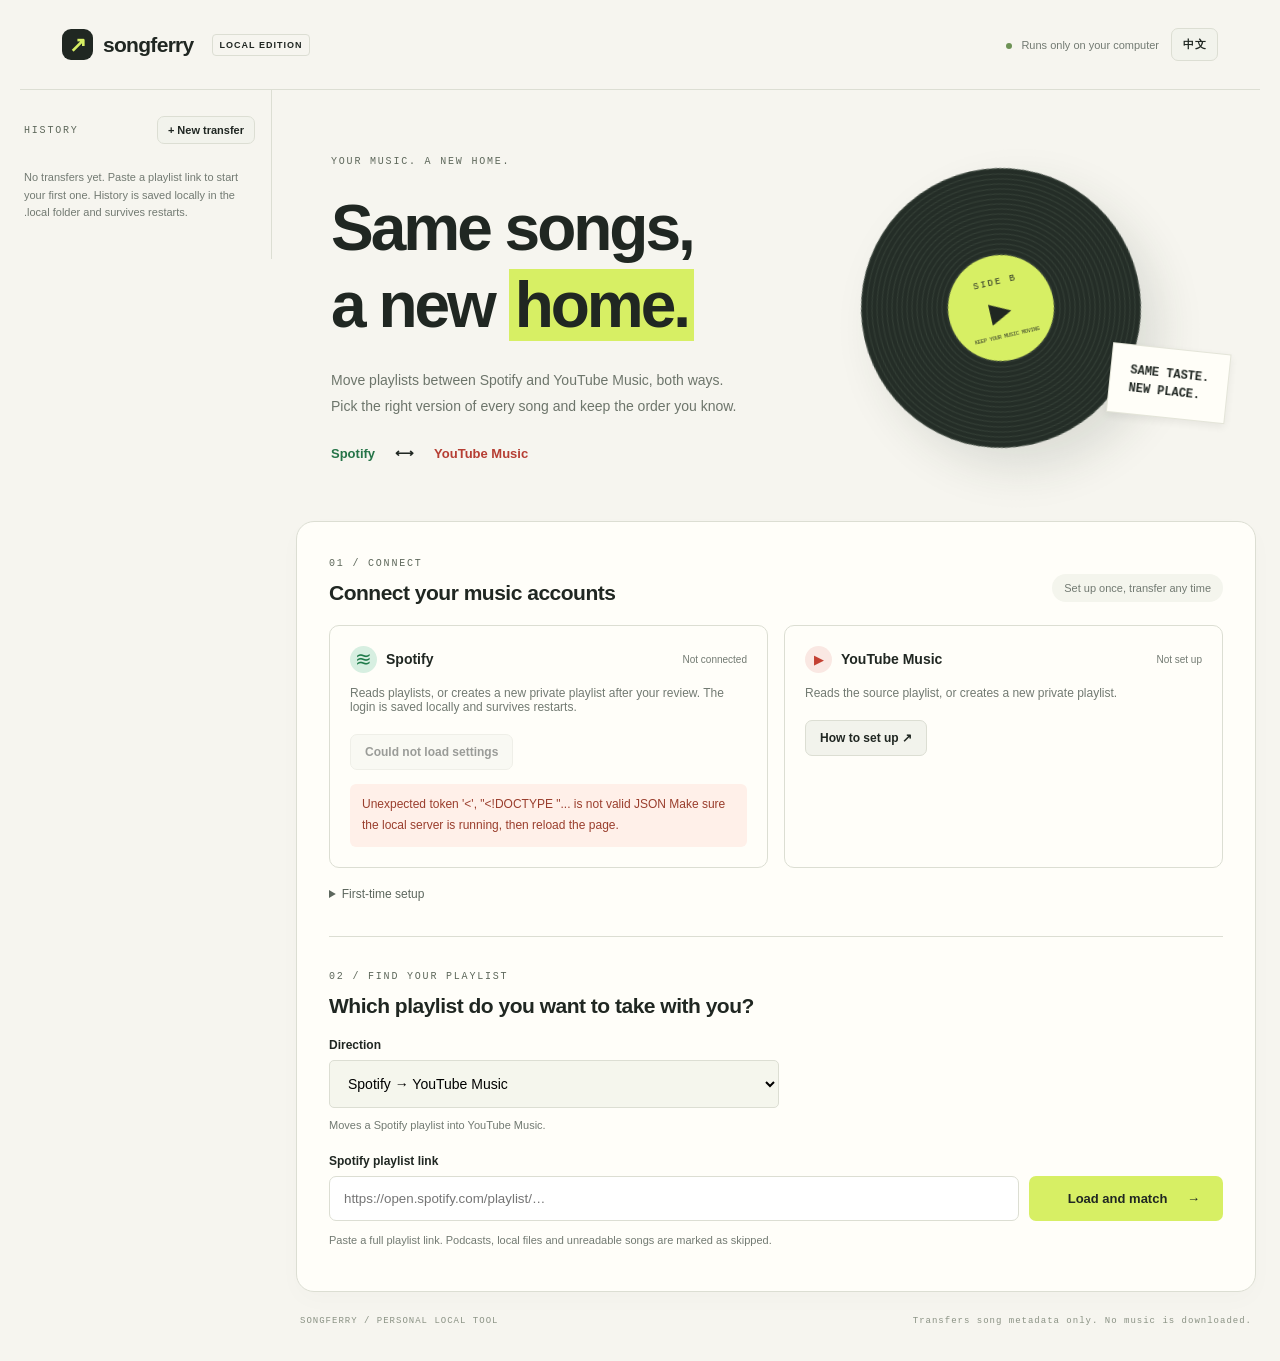
==== index.html @ 625eb20d "Songferry: local playlist transfer between Spotify and YouTube Music Review-before-write playlist tr" ====
<!doctype html>
<html lang="zh-Hant"><head><meta charset="utf-8"><meta name="viewport" content="width=device-width,initial-scale=1"><title data-i18n>Songferry · 把喜歡的歌帶走</title><link rel="icon" type="image/svg+xml" href="/favicon.svg"><link rel="stylesheet" href="/style.css"><script defer src="/app.js"></script></head>
<body><header><a href="/" class="brand"><span class="brand-icon">↗</span> songferry<span class="tag">LOCAL EDITION</span></a><span class="header-right"><span class="local"><i></i> <span data-i18n>僅在你的電腦執行</span></span><button id="lang-toggle" class="secondary" type="button" aria-label="Switch language">EN</button><button id="history-toggle" class="secondary" type="button" aria-controls="history" aria-expanded="false" data-i18n>比對紀錄</button></span></header>
<div class="layout"><aside id="history" aria-label="比對紀錄" data-i18n-attr="aria-label"><div class="history-head"><span class="eyebrow" data-i18n>HISTORY / 比對紀錄</span><button id="new-job" class="secondary" type="button" data-i18n>＋ 新比對</button></div><ul id="history-list"></ul><p id="history-empty" class="hint" data-i18n>還沒有比對紀錄。貼上歌單連結開始第一次比對。紀錄保存在本機 .local 資料夾，重啟後仍可查看。</p></aside>
<main><section class="hero"><div><div class="eyebrow">YOUR MUSIC. A NEW HOME.</div><h1><span data-i18n>換個地方，</span><br><span data-i18n>繼續</span><span class="hl" data-i18n>喜歡。</span></h1><p class="intro"><span data-i18n>Spotify 與 YouTube Music 歌單雙向轉移。</span><br><span data-i18n>逐首找對版本，保留你熟悉的順序。</span></p><div class="services"><span class="spotify">Spotify</span><span>⟷</span><span class="youtube">YouTube Music</span></div></div><div class="record" aria-hidden="true"><div class="record-label">SIDE B<br><strong>▶</strong><small>KEEP YOUR MUSIC MOVING</small></div><span class="record-note">SAME TASTE.<br>NEW PLACE.</span></div></section>
<section class="workspace"><div class="section-head"><div><span class="eyebrow">01 / CONNECT</span><h2 data-i18n>先連接你的音樂帳號</h2></div><span class="badge" data-i18n>一次設定，之後輕鬆轉移</span></div><div class="accounts"><article><div class="account-title"><span class="service-icon spotify-icon">≋</span><h3>Spotify</h3><span id="sp-status" class="status" data-i18n>尚未連接</span></div><p data-i18n>讀取歌單，或確認後建立新的私人歌單。登入會保存在本機，重啟後仍有效。</p><div class="button-row"><button id="login" class="secondary" disabled data-i18n>正在確認設定…</button><button id="logout" class="link-button" type="button" hidden data-i18n>登出 Spotify</button></div><p id="spotify-message" class="account-message" role="status" aria-live="polite" hidden></p></article><article><div class="account-title"><span class="service-icon yt-icon">▶</span><h3>YouTube Music</h3><span id="yt-status" class="status" data-i18n>尚未設定</span></div><p data-i18n>讀取來源歌單，或建立新的私人歌單。</p><button id="setup-button" class="secondary" data-i18n>查看設定方式 ↗</button></article></div>
<details id="setup"><summary data-i18n>首次使用設定</summary><div class="setup-grid"><div><h3>1. Spotify Client ID</h3><p><span data-i18n>在</span> <a href="https://developer.spotify.com/dashboard" target="_blank" rel="noreferrer">Spotify Developer Dashboard</a> <span data-i18n>建立 App，將 Redirect URI 設為：</span></p><code>http://127.0.0.1:8876/callback</code><p data-i18n>開發者需有 Premium；請把登入帳號加入 App 的測試使用者。新 App 僅能讀取自己擁有或共同編輯的歌單。</p><form id="spotify-config-form" novalidate><label for="client-id" data-i18n>Client ID（不是 Client Secret）</label><div class="input-row"><input id="client-id" autocomplete="off" autocapitalize="off" spellcheck="false" aria-describedby="spotify-setup-message" placeholder="貼上 32 位 Client ID" data-i18n-attr="placeholder"><button id="save-config" class="secondary" type="submit" disabled data-i18n>儲存並登入 Spotify ↗</button></div><p id="spotify-setup-message" role="status" aria-live="polite" data-i18n>先在 Spotify Developer Dashboard 建立 App，再將 Client ID 貼到這裡。</p></form></div><div><h3 data-i18n>2. YouTube Music 登入設定</h3><p><span data-i18n>在 Chrome 登入</span> <a href="https://music.youtube.com" target="_blank" rel="noreferrer">YouTube Music</a><span data-i18n>，按 ⌘⌥I 打開開發者工具，切到 Network 並篩選</span> <code>browse</code><span data-i18n>，再點 YouTube Music 的「音樂庫」。</span></p><p><span data-i18n>右鍵點</span> <code>browse</code> <span data-i18n>請求 → Copy →</span> <strong>Copy as fetch (Node.js)</strong><span data-i18n>。回到專案資料夾，雙擊：</span></p><code>連接YouTubeMusic.command</code><p data-i18n>設定程式會讀取剪貼簿、驗證登入並保存到本機。顯示成功後重新整理此頁。請勿把複製的內容貼到聊天或分享給他人。</p><p><a href="https://ytmusicapi.readthedocs.io/en/stable/setup/browser.html" target="_blank" rel="noreferrer" data-i18n>查看設定教學 ↗</a> <span data-i18n>· 完成後重新整理此頁。</span></p><small data-i18n>使用非 Google 官方的 ytmusicapi；服務變更時可能需更新套件或重新登入。</small></div></div></details>
<div class="transfer"><span class="eyebrow">02 / FIND YOUR PLAYLIST</span><h2 data-i18n>想帶走哪一份歌單？</h2><label for="direction" data-i18n>轉換方向</label><select id="direction"><option value="spotify-to-youtube">Spotify → YouTube Music</option><option value="youtube-to-spotify">YouTube Music → Spotify</option></select><p id="direction-hint" class="hint"></p><label for="playlist-url" id="source-label" data-i18n>Spotify 歌單連結</label><form id="import-form" class="input-row"><input id="playlist-url" type="url" required placeholder="https://open.spotify.com/playlist/…"><button id="import-button" class="primary" type="submit"><span data-i18n>讀取並比對</span> <span>→</span></button></form><p class="hint" data-i18n>支援完整歌單連結。Podcast、本機音檔與無法讀取的歌曲會標記略過。</p></div>
<div id="notice" role="status" aria-live="polite" hidden></div><section id="review" hidden><div class="section-head review-head"><div><span class="eyebrow">03 / REVIEW & TRANSFER</span><h2 id="playlist-title" data-i18n>你的歌單</h2></div><span id="progress" class="badge"></span></div><div id="progress-track"><div id="progress-bar"></div></div><p id="review-help" data-i18n>每首預設選取第一個候選版本；沒有搜尋結果的歌曲才會略過。版本警示與分數保留供你確認。</p><div class="list-head"><span id="source-column" data-i18n>SPOTIFY 原始歌曲</span><span id="destination-column" data-i18n>YOUTUBE MUSIC 對應版本</span></div><div id="tracks"></div><div class="finish"><div><label for="target-title" data-i18n>新歌單名稱</label><input id="target-title" placeholder="輸入歌單名稱" data-i18n-attr="placeholder"><p class="hint" id="selected-count" data-i18n>已選擇 0 首</p></div><button id="create" class="primary" disabled data-i18n>確認並建立私人歌單 ↗</button></div><div id="result" role="status" hidden></div></section>
</section><footer><span data-i18n>SONGFERRY / 個人本機工具</span><span data-i18n>只轉移歌曲資訊，不下載音樂。</span></footer></main></div></body></html>
---- style.css ----
:root{--paper:#f6f5ef;--ink:#202722;--muted:#727a72;--green:#d7ef64;--line:#dcded3;--white:#fffef9}*{box-sizing:border-box}body{margin:0;background:var(--paper);color:var(--ink);font-family:ui-sans-serif,-apple-system,BlinkMacSystemFont,"PingFang TC",sans-serif}header{max-width:1240px;margin:auto;padding:28px 42px;display:flex;align-items:center;justify-content:space-between;border-bottom:1px solid var(--line)}a{color:inherit}.brand{display:flex;align-items:center;gap:10px;text-decoration:none;font-size:21px;font-weight:750;letter-spacing:-.7px}.brand-icon{display:grid;place-items:center;background:var(--ink);color:var(--green);width:31px;height:31px;border-radius:9px}.tag{font-size:9px;border:1px solid var(--line);padding:5px 7px;border-radius:4px;letter-spacing:1px;margin-left:8px}.local{font-size:11px;color:var(--muted)}.local i{display:inline-block;width:6px;height:6px;border-radius:50%;background:#6d9255;margin-right:6px}main{max-width:1156px;padding:0 24px;margin:auto}.hero{padding:66px 35px 60px;display:flex;justify-content:space-between;align-items:center;overflow:hidden}.eyebrow{font:10px ui-monospace,monospace;letter-spacing:1.8px;color:#5e685b}h1{font-size:clamp(40px,5vw,66px);line-height:1.2;letter-spacing:-3px;font-weight:750;margin:23px 0}h1 .hl{background:var(--green);padding:0 6px}.intro{font-size:14px;line-height:1.9;color:#6d756b}.services{display:flex;align-items:center;gap:20px;margin-top:26px;font-size:13px;font-weight:650}.spotify{color:#267448}.youtube{color:#b63e33}.record{width:280px;height:280px;position:relative;margin-right:80px;border-radius:50%;background:repeating-radial-gradient(circle,#242d27 0,#242d27 3px,#354037 4px,#242d27 5px);box-shadow:14px 24px 45px #27382520;transform:rotate(-13deg);display:grid;place-items:center}.record-label{width:106px;height:106px;border-radius:50%;background:var(--green);display:flex;flex-direction:column;align-items:center;justify-content:center;font:9px monospace;letter-spacing:2px}.record-label strong{font:28px sans-serif;margin:7px}.record-label small{font-size:5px;letter-spacing:0}.record-note{position:absolute;right:-66px;bottom:-6px;background:#fffef8;padding:16px 19px;transform:rotate(19deg);font:bold 12px monospace;line-height:1.5;box-shadow:0 3px 8px #0001;border:1px solid #e3e4d8}.workspace{background:var(--white);border:1px solid var(--line);border-radius:18px;padding:30px 32px;box-shadow:0 8px 25px #25302505}.section-head{display:flex;justify-content:space-between;align-items:center;gap:14px}h2{font-size:21px;letter-spacing:-.5px;margin:11px 0 20px}h3{font-size:14px;margin:0}.badge{font-size:11px;color:var(--muted);background:#f4f5ed;border-radius:30px;padding:8px 12px;white-space:nowrap}.accounts{display:grid;grid-template-columns:1fr 1fr;gap:16px}article{border:1px solid var(--line);border-radius:10px;padding:20px}.account-title{display:flex;gap:9px;align-items:center}.service-icon{width:27px;height:27px;display:grid;place-items:center;border-radius:50%;font-size:20px}.spotify-icon{background:#d7efe1;color:#207b4b}.yt-icon{background:#fae8e3;color:#c34032;font-size:13px}.status{font-size:10px;color:var(--muted);margin-left:auto}.connected{color:#347c4c}.accounts p{font-size:12px;color:var(--muted);margin:13px 0 20px}button{font:inherit;cursor:pointer;border:0;border-radius:7px;font-size:12px;font-weight:650;transition:background .15s}button:hover{filter:brightness(.96)}button:disabled{opacity:.45;cursor:not-allowed}.secondary{background:#f2f3ec;border:1px solid var(--line);padding:10px 14px;color:var(--ink)}.primary{background:var(--green);color:var(--ink);padding:15px 23px;white-space:nowrap;font-size:13px}.primary span{margin-left:16px}.transfer{margin-top:30px;border-top:1px solid var(--line);padding-top:28px}label{display:block;font-size:12px;font-weight:600;margin:8px 0}.input-row{display:flex;gap:10px}input{width:100%;min-width:0;padding:14px;border:1px solid var(--line);border-radius:7px;background:#fff;color:var(--ink);font:13px inherit}input:focus,select:focus,button:focus-visible{outline:2px solid #7d9840;outline-offset:2px}.hint{color:var(--muted);font-size:11px;line-height:1.6}details{margin-top:16px;font-size:12px;line-height:1.8;color:#5d675e}summary{cursor:pointer}.setup-grid{display:grid;grid-template-columns:1fr 1fr;gap:26px;background:#f6f6ef;padding:20px;margin-top:12px;border-radius:8px}.setup-grid code{font:11px monospace;overflow-wrap:anywhere}.setup-grid small{font-size:10px}#notice{margin-top:20px;background:#f2f3e7;padding:15px;border-radius:7px;font-size:12px;line-height:1.7}.error{color:#9a3e2d!important;background:#fff0e9!important}#review{margin-top:32px;border-top:1px solid var(--line);padding-top:28px}#review-help{font-size:12px;color:var(--muted);line-height:1.8}#progress-track{height:4px;background:#eff0e6;border-radius:3px;overflow:hidden}#progress-bar{height:100%;width:0;background:#a7c445;transition:width .3s}.list-head{display:grid;grid-template-columns:1fr 1.3fr;gap:25px;font:9px monospace;letter-spacing:1px;color:var(--muted);padding:16px 8px;border-bottom:1px solid var(--line)}.track{display:grid;grid-template-columns:1fr 1.3fr;gap:25px;padding:18px 8px;border-bottom:1px solid #eaecdf}.source{display:flex;gap:12px;align-items:flex-start}.number{color:#9ca392;font:11px monospace;margin-top:3px}.song-title{font-size:13px;font-weight:600;line-height:1.5}.artist{font-size:11px;color:var(--muted);margin-top:5px;line-height:1.5}select{width:100%;font:12px inherit;padding:10px 8px;border:1px solid var(--line);border-radius:5px;background:#fff}.warning{font-size:10px;color:#9b7731;line-height:1.7;margin-top:6px}.song-tools{display:flex;gap:14px;align-items:center;margin-top:8px}.song-tools a,.search-button{font-size:10px;color:#667257;background:none;padding:0;text-decoration:underline}.manual{margin-top:9px;display:flex;gap:6px}.manual input{padding:9px;font-size:11px}.finish{margin-top:24px;display:flex;justify-content:space-between;align-items:center;gap:20px}.finish>div{width:50%}#result{background:#edf4d4;padding:20px;margin-top:20px;border-radius:8px;font-size:13px;line-height:1.9}footer{display:flex;justify-content:space-between;color:#8a9284;font:9px ui-monospace,monospace;letter-spacing:1px;padding:24px 4px 35px}[hidden]{display:none!important}@media(max-width:720px){header{padding:20px}.tag,.local,.record{display:none}.header-right{gap:8px}.hero{padding:35px 6px}.workspace{padding:24px 18px}.accounts,.setup-grid{grid-template-columns:1fr}.section-head{align-items:flex-start}.section-head .badge{font-size:9px}.input-row{flex-direction:column}.track{grid-template-columns:1fr;gap:12px}.list-head{display:none}.finish{flex-direction:column;align-items:stretch}.finish>div{width:100%}footer{gap:20px;line-height:1.7}h1{letter-spacing:-2px}}@media(prefers-reduced-motion:reduce){*{transition:none!important}}

.account-message{font-size:12px;line-height:1.8;overflow-wrap:anywhere}.accounts .account-message{margin:14px 0 0}.account-message.error{padding:10px 12px;border-radius:6px}#client-id[aria-invalid="true"]{border-color:#b85e43}

#direction{max-width:450px;padding:14px;font-size:14px;margin-bottom:3px;background:#f5f6ed}#direction-hint{margin:6px 0 20px}

/* Matching history sidebar */
.layout{display:flex;align-items:flex-start;max-width:1460px;margin:auto}
.layout>main{flex:1;min-width:0}
#history{width:272px;flex:none;position:sticky;top:0;max-height:100vh;overflow:auto;padding:26px 16px 26px 24px;border-right:1px solid var(--line)}
.history-head{display:flex;justify-content:space-between;align-items:center;gap:8px;margin-bottom:14px}
.history-head .secondary{padding:7px 10px;font-size:11px}
#history-list{list-style:none;margin:0;padding:0;display:flex;flex-direction:column;gap:3px}
.history-item{display:flex;align-items:stretch;border-radius:8px;transition:background .15s}
.history-item:hover,.history-item:focus-within{background:#f1f2ea}
.history-item.active{background:#e9eed6}
.history-open{flex:1;min-width:0;background:none;text-align:left;padding:10px 10px;border-radius:8px;font-weight:500;color:var(--ink)}
.history-open:hover{filter:none}
.history-title{display:block;font-size:12px;font-weight:600;white-space:nowrap;overflow:hidden;text-overflow:ellipsis;line-height:1.5}
.history-meta{display:block;font-size:10px;color:var(--muted);margin-top:4px;line-height:1.5;white-space:nowrap;overflow:hidden;text-overflow:ellipsis}
.history-meta b{font-weight:600;color:#5e685b}
.history-meta .ok{color:#347c4c}.history-meta .err{color:#9a3e2d}.history-meta .live{color:#8a6d1f}
.history-delete{background:none;color:var(--muted);padding:0 10px;font-size:15px;opacity:0;border-radius:8px;flex:none}
.history-item:hover .history-delete,.history-delete:focus-visible,.history-delete.confirm{opacity:1}
.history-delete.confirm{color:#9a3e2d;font-size:10px;font-weight:650}
.header-right{display:flex;align-items:center;gap:12px}
#lang-toggle{padding:8px 11px;font-size:11px;font-family:ui-monospace,monospace;letter-spacing:.5px;min-width:44px}
#history-toggle{display:none;padding:8px 12px;font-size:11px}
.button-row{display:flex;align-items:center;gap:14px;flex-wrap:wrap}
.link-button{background:none;padding:0;font-size:11px;color:#667257;text-decoration:underline;font-weight:500}
@media(max-width:960px){#history{position:fixed;top:0;left:0;bottom:0;z-index:5;background:var(--paper);transform:translateX(-100%);transition:transform .2s;box-shadow:0 0 0 100vw #0000;width:min(300px,85vw)}body.show-history #history{transform:none;box-shadow:0 0 0 100vw #2027223d}#history-toggle{display:inline-block}}
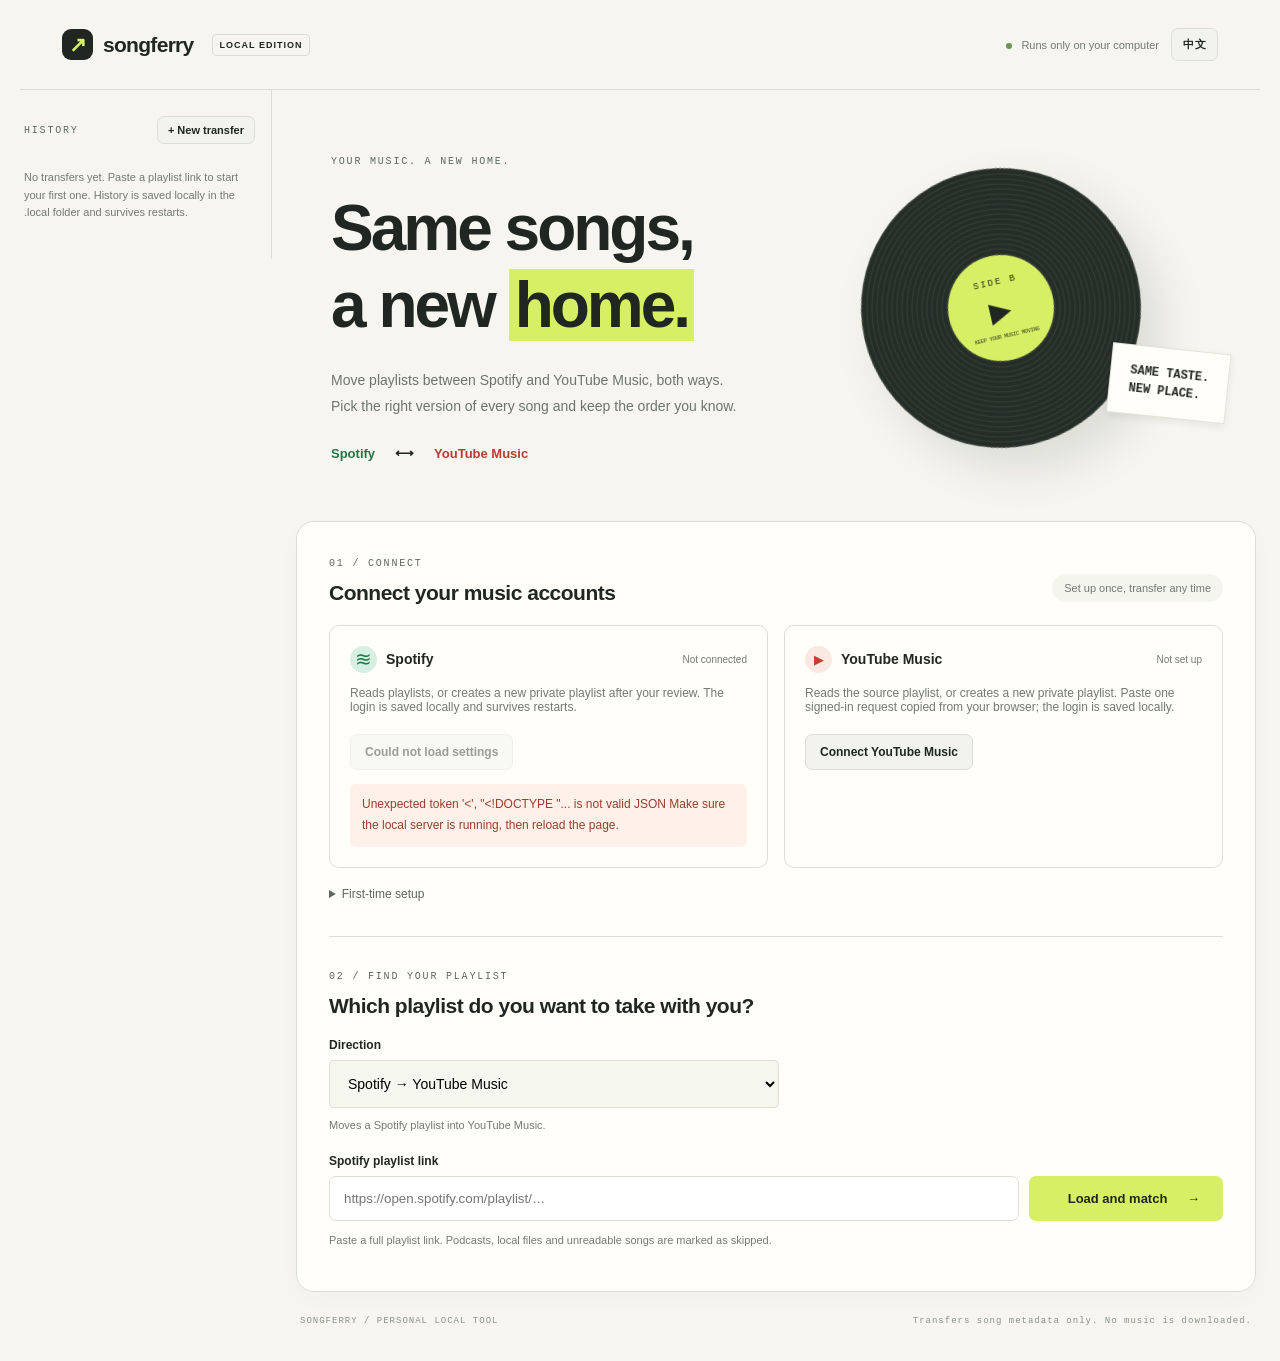
==== commit c9f5e628: "Connect YouTube Music from the app: paste one copied request Replaces the DevTools-filter-and-double" ====
--- a/index.html
+++ b/index.html
@@ -3,8 +3,9 @@
 <body><header><a href="/" class="brand"><span class="brand-icon">↗</span> songferry<span class="tag">LOCAL EDITION</span></a><span class="header-right"><span class="local"><i></i> <span data-i18n>僅在你的電腦執行</span></span><button id="lang-toggle" class="secondary" type="button" aria-label="Switch language">EN</button><button id="history-toggle" class="secondary" type="button" aria-controls="history" aria-expanded="false" data-i18n>比對紀錄</button></span></header>
 <div class="layout"><aside id="history" aria-label="比對紀錄" data-i18n-attr="aria-label"><div class="history-head"><span class="eyebrow" data-i18n>HISTORY / 比對紀錄</span><button id="new-job" class="secondary" type="button" data-i18n>＋ 新比對</button></div><ul id="history-list"></ul><p id="history-empty" class="hint" data-i18n>還沒有比對紀錄。貼上歌單連結開始第一次比對。紀錄保存在本機 .local 資料夾，重啟後仍可查看。</p></aside>
 <main><section class="hero"><div><div class="eyebrow">YOUR MUSIC. A NEW HOME.</div><h1><span data-i18n>換個地方，</span><br><span data-i18n>繼續</span><span class="hl" data-i18n>喜歡。</span></h1><p class="intro"><span data-i18n>Spotify 與 YouTube Music 歌單雙向轉移。</span><br><span data-i18n>逐首找對版本，保留你熟悉的順序。</span></p><div class="services"><span class="spotify">Spotify</span><span>⟷</span><span class="youtube">YouTube Music</span></div></div><div class="record" aria-hidden="true"><div class="record-label">SIDE B<br><strong>▶</strong><small>KEEP YOUR MUSIC MOVING</small></div><span class="record-note">SAME TASTE.<br>NEW PLACE.</span></div></section>
-<section class="workspace"><div class="section-head"><div><span class="eyebrow">01 / CONNECT</span><h2 data-i18n>先連接你的音樂帳號</h2></div><span class="badge" data-i18n>一次設定，之後輕鬆轉移</span></div><div class="accounts"><article><div class="account-title"><span class="service-icon spotify-icon">≋</span><h3>Spotify</h3><span id="sp-status" class="status" data-i18n>尚未連接</span></div><p data-i18n>讀取歌單，或確認後建立新的私人歌單。登入會保存在本機，重啟後仍有效。</p><div class="button-row"><button id="login" class="secondary" disabled data-i18n>正在確認設定…</button><button id="logout" class="link-button" type="button" hidden data-i18n>登出 Spotify</button></div><p id="spotify-message" class="account-message" role="status" aria-live="polite" hidden></p></article><article><div class="account-title"><span class="service-icon yt-icon">▶</span><h3>YouTube Music</h3><span id="yt-status" class="status" data-i18n>尚未設定</span></div><p data-i18n>讀取來源歌單，或建立新的私人歌單。</p><button id="setup-button" class="secondary" data-i18n>查看設定方式 ↗</button></article></div>
-<details id="setup"><summary data-i18n>首次使用設定</summary><div class="setup-grid"><div><h3>1. Spotify Client ID</h3><p><span data-i18n>在</span> <a href="https://developer.spotify.com/dashboard" target="_blank" rel="noreferrer">Spotify Developer Dashboard</a> <span data-i18n>建立 App，將 Redirect URI 設為：</span></p><code>http://127.0.0.1:8876/callback</code><p data-i18n>開發者需有 Premium；請把登入帳號加入 App 的測試使用者。新 App 僅能讀取自己擁有或共同編輯的歌單。</p><form id="spotify-config-form" novalidate><label for="client-id" data-i18n>Client ID（不是 Client Secret）</label><div class="input-row"><input id="client-id" autocomplete="off" autocapitalize="off" spellcheck="false" aria-describedby="spotify-setup-message" placeholder="貼上 32 位 Client ID" data-i18n-attr="placeholder"><button id="save-config" class="secondary" type="submit" disabled data-i18n>儲存並登入 Spotify ↗</button></div><p id="spotify-setup-message" role="status" aria-live="polite" data-i18n>先在 Spotify Developer Dashboard 建立 App，再將 Client ID 貼到這裡。</p></form></div><div><h3 data-i18n>2. YouTube Music 登入設定</h3><p><span data-i18n>在 Chrome 登入</span> <a href="https://music.youtube.com" target="_blank" rel="noreferrer">YouTube Music</a><span data-i18n>，按 ⌘⌥I 打開開發者工具，切到 Network 並篩選</span> <code>browse</code><span data-i18n>，再點 YouTube Music 的「音樂庫」。</span></p><p><span data-i18n>右鍵點</span> <code>browse</code> <span data-i18n>請求 → Copy →</span> <strong>Copy as fetch (Node.js)</strong><span data-i18n>。回到專案資料夾，雙擊：</span></p><code>連接YouTubeMusic.command</code><p data-i18n>設定程式會讀取剪貼簿、驗證登入並保存到本機。顯示成功後重新整理此頁。請勿把複製的內容貼到聊天或分享給他人。</p><p><a href="https://ytmusicapi.readthedocs.io/en/stable/setup/browser.html" target="_blank" rel="noreferrer" data-i18n>查看設定教學 ↗</a> <span data-i18n>· 完成後重新整理此頁。</span></p><small data-i18n>使用非 Google 官方的 ytmusicapi；服務變更時可能需更新套件或重新登入。</small></div></div></details>
+<section class="workspace"><div class="section-head"><div><span class="eyebrow">01 / CONNECT</span><h2 data-i18n>先連接你的音樂帳號</h2></div><span class="badge" data-i18n>一次設定，之後輕鬆轉移</span></div><div class="accounts"><article><div class="account-title"><span class="service-icon spotify-icon">≋</span><h3>Spotify</h3><span id="sp-status" class="status" data-i18n>尚未連接</span></div><p data-i18n>讀取歌單，或確認後建立新的私人歌單。登入會保存在本機，重啟後仍有效。</p><div class="button-row"><button id="login" class="secondary" disabled data-i18n>正在確認設定…</button><button id="logout" class="link-button" type="button" hidden data-i18n>登出 Spotify</button></div><p id="spotify-message" class="account-message" role="status" aria-live="polite" hidden></p></article><article><div class="account-title"><span class="service-icon yt-icon">▶</span><h3>YouTube Music</h3><span id="yt-status" class="status" data-i18n>尚未設定</span></div><p data-i18n>讀取來源歌單，或建立新的私人歌單。從瀏覽器複製一次登入請求貼上即可，登入會保存在本機。</p><div class="button-row"><button id="yt-connect-button" class="secondary" type="button" data-i18n>連接 YouTube Music</button><button id="yt-logout" class="link-button" type="button" hidden data-i18n>登出 YouTube Music</button></div><p id="yt-message" class="account-message" role="status" aria-live="polite" hidden></p></article></div>
+<div id="yt-connect" class="connect-panel" hidden><div class="section-head"><h3 data-i18n>連接 YouTube Music</h3><button id="yt-cancel" class="link-button" type="button" data-i18n>關閉</button></div><ol class="steps"><li data-i18n>用 Chrome 或 Brave 開啟 music.youtube.com 並登入，按 ⌘⌥I（Windows 按 F12）打開開發者工具，切到 Network 分頁。</li><li data-i18n>重新整理頁面，在清單裡右鍵點任何一個 music.youtube.com 的請求 → Copy → Copy as cURL。</li><li data-i18n>貼到下方欄位，按「驗證並儲存」。內容只會送到你電腦上的 Songferry，不會離開本機。</li></ol><textarea id="yt-headers" rows="5" spellcheck="false" autocomplete="off" autocapitalize="off" placeholder="curl 'https://music.youtube.com/…' -H 'cookie: …'" aria-label="貼上複製的請求" data-i18n-attr="aria-label"></textarea><p id="yt-panel-message" class="account-message" role="status" aria-live="polite" hidden></p><div class="button-row"><button id="yt-save" class="primary" type="button" data-i18n>驗證並儲存</button><span class="hint" data-i18n>也可以用 Copy as fetch (Node.js)，或 Firefox 的 Copy Request Headers。</span></div></div>
+<details id="setup"><summary data-i18n>首次使用設定</summary><div class="setup-grid"><div><h3>1. Spotify Client ID</h3><p><span data-i18n>在</span> <a href="https://developer.spotify.com/dashboard" target="_blank" rel="noreferrer">Spotify Developer Dashboard</a> <span data-i18n>建立 App，將 Redirect URI 設為：</span></p><code>http://127.0.0.1:8876/callback</code><p data-i18n>開發者需有 Premium；請把登入帳號加入 App 的測試使用者。新 App 僅能讀取自己擁有或共同編輯的歌單。</p><form id="spotify-config-form" novalidate><label for="client-id" data-i18n>Client ID（不是 Client Secret）</label><div class="input-row"><input id="client-id" autocomplete="off" autocapitalize="off" spellcheck="false" aria-describedby="spotify-setup-message" placeholder="貼上 32 位 Client ID" data-i18n-attr="placeholder"><button id="save-config" class="secondary" type="submit" disabled data-i18n>儲存並登入 Spotify ↗</button></div><p id="spotify-setup-message" role="status" aria-live="polite" data-i18n>先在 Spotify Developer Dashboard 建立 App，再將 Client ID 貼到這裡。</p></form></div><div><h3 data-i18n>2. YouTube Music 登入設定</h3><p data-i18n>按上方 YouTube Music 卡片的「連接 YouTube Music」，照面板裡的三個步驟，從瀏覽器複製一次已登入的請求貼上，Songferry 會在本機驗證並保存。不需要 Google API 金鑰。</p><p data-i18n>複製的內容含有你的登入 Cookie，只能貼進本機的 Songferry，請勿貼到聊天或分享給他人。進階用法（終端機指令、連接YouTubeMusic.command）見 README。</p><p><a href="https://ytmusicapi.readthedocs.io/en/stable/setup/browser.html" target="_blank" rel="noreferrer" data-i18n>ytmusicapi 設定教學 ↗</a></p><small data-i18n>使用非 Google 官方的 ytmusicapi；服務變更時可能需更新套件或重新登入。</small></div></div></details>
 <div class="transfer"><span class="eyebrow">02 / FIND YOUR PLAYLIST</span><h2 data-i18n>想帶走哪一份歌單？</h2><label for="direction" data-i18n>轉換方向</label><select id="direction"><option value="spotify-to-youtube">Spotify → YouTube Music</option><option value="youtube-to-spotify">YouTube Music → Spotify</option></select><p id="direction-hint" class="hint"></p><label for="playlist-url" id="source-label" data-i18n>Spotify 歌單連結</label><form id="import-form" class="input-row"><input id="playlist-url" type="url" required placeholder="https://open.spotify.com/playlist/…"><button id="import-button" class="primary" type="submit"><span data-i18n>讀取並比對</span> <span>→</span></button></form><p class="hint" data-i18n>支援完整歌單連結。Podcast、本機音檔與無法讀取的歌曲會標記略過。</p></div>
 <div id="notice" role="status" aria-live="polite" hidden></div><section id="review" hidden><div class="section-head review-head"><div><span class="eyebrow">03 / REVIEW & TRANSFER</span><h2 id="playlist-title" data-i18n>你的歌單</h2></div><span id="progress" class="badge"></span></div><div id="progress-track"><div id="progress-bar"></div></div><p id="review-help" data-i18n>每首預設選取第一個候選版本；沒有搜尋結果的歌曲才會略過。版本警示與分數保留供你確認。</p><div class="list-head"><span id="source-column" data-i18n>SPOTIFY 原始歌曲</span><span id="destination-column" data-i18n>YOUTUBE MUSIC 對應版本</span></div><div id="tracks"></div><div class="finish"><div><label for="target-title" data-i18n>新歌單名稱</label><input id="target-title" placeholder="輸入歌單名稱" data-i18n-attr="placeholder"><p class="hint" id="selected-count" data-i18n>已選擇 0 首</p></div><button id="create" class="primary" disabled data-i18n>確認並建立私人歌單 ↗</button></div><div id="result" role="status" hidden></div></section>
 </section><footer><span data-i18n>SONGFERRY / 個人本機工具</span><span data-i18n>只轉移歌曲資訊，不下載音樂。</span></footer></main></div></body></html>
--- a/style.css
+++ b/style.css
@@ -29,3 +29,15 @@
 .button-row{display:flex;align-items:center;gap:14px;flex-wrap:wrap}
 .link-button{background:none;padding:0;font-size:11px;color:#667257;text-decoration:underline;font-weight:500}
 @media(max-width:960px){#history{position:fixed;top:0;left:0;bottom:0;z-index:5;background:var(--paper);transform:translateX(-100%);transition:transform .2s;box-shadow:0 0 0 100vw #0000;width:min(300px,85vw)}body.show-history #history{transform:none;box-shadow:0 0 0 100vw #2027223d}#history-toggle{display:inline-block}}
+
+/* YouTube Music connect panel */
+.connect-panel{margin-top:16px;border:1px solid var(--line);border-radius:10px;padding:20px 22px;background:#f8f8f1}
+.connect-panel .section-head{margin-bottom:4px}
+.connect-panel h3{font-size:14px}
+.steps{margin:10px 0 14px;padding-left:20px;font-size:12px;line-height:1.8;color:#5d675e}
+.steps li{margin-bottom:4px}
+textarea{width:100%;min-height:110px;padding:12px;border:1px solid var(--line);border-radius:7px;background:#fff;color:var(--ink);font:11px ui-monospace,monospace;line-height:1.5;resize:vertical}
+textarea:focus{outline:2px solid #7d9840;outline-offset:2px}
+.connect-panel .button-row{margin-top:12px;align-items:center}
+.connect-panel .hint{margin:0}
+.connect-panel .account-message{margin:10px 0 0}
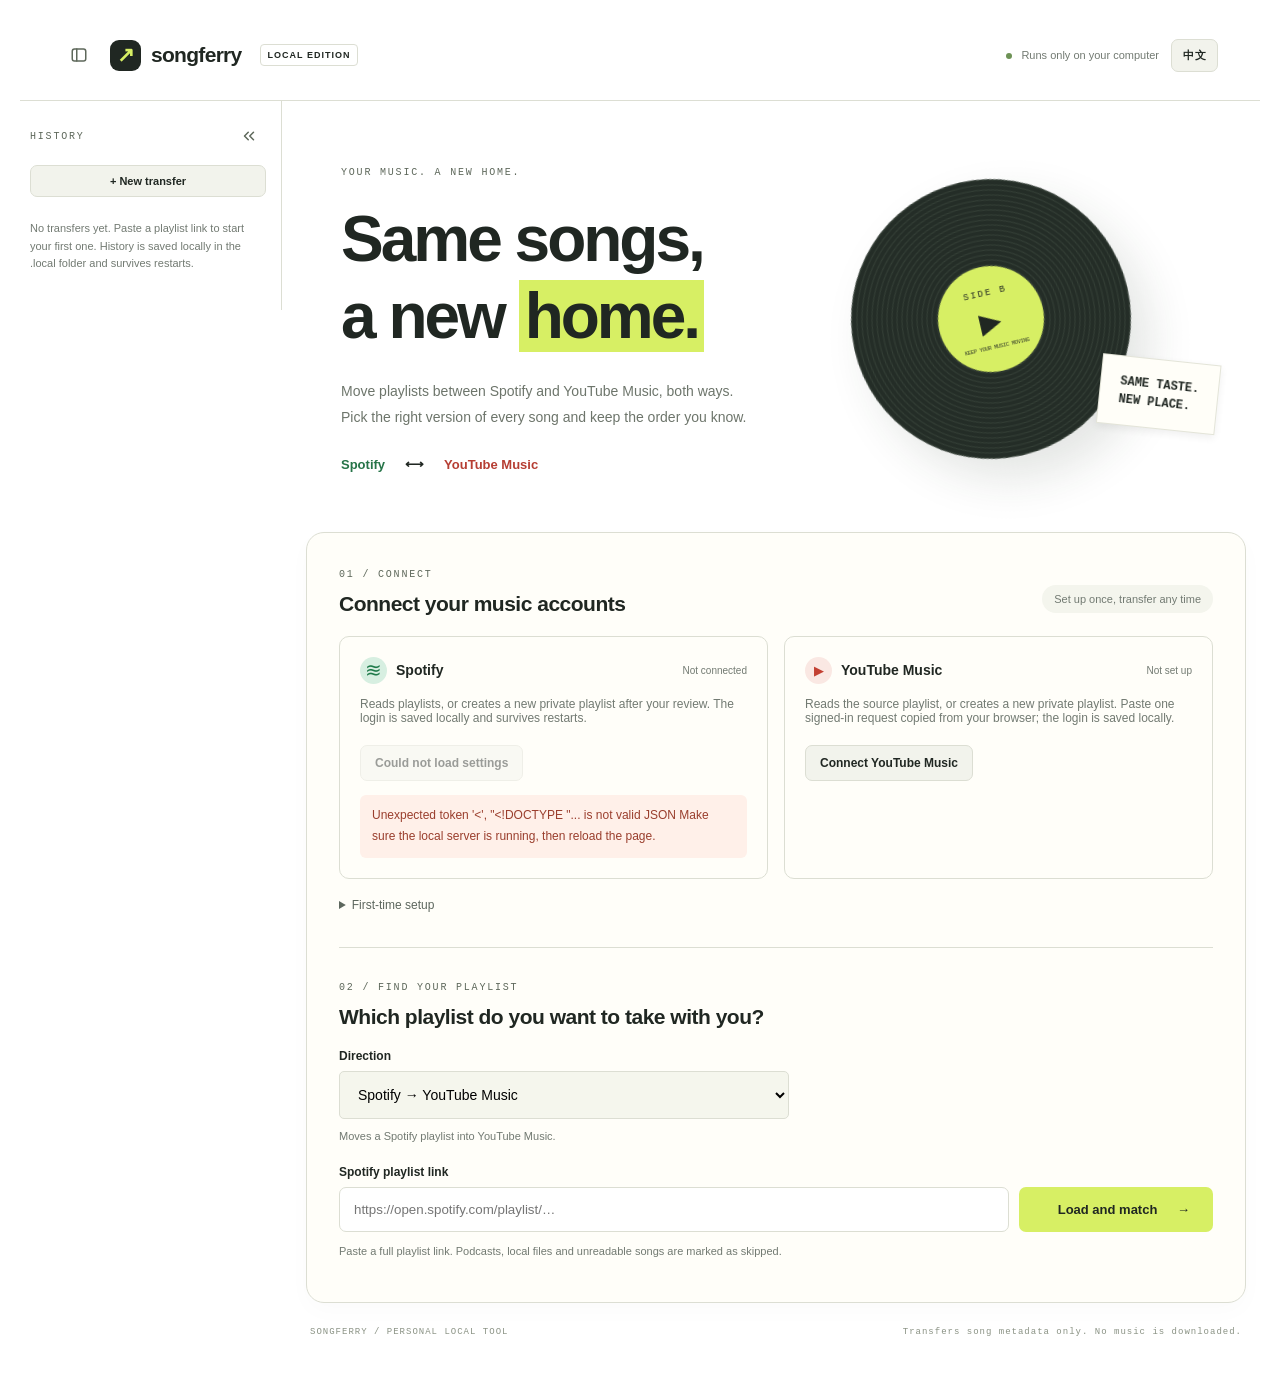
==== commit 5cb35f36: "Collapsible history sidebar with a top-left toggle The history panel toggle now sits at the top-left" ====
--- a/index.html
+++ b/index.html
@@ -1,10 +1,10 @@
 <!doctype html>
 <html lang="zh-Hant"><head><meta charset="utf-8"><meta name="viewport" content="width=device-width,initial-scale=1"><title data-i18n>Songferry · 把喜歡的歌帶走</title><link rel="icon" type="image/svg+xml" href="/favicon.svg"><link rel="stylesheet" href="/style.css"><script defer src="/app.js"></script></head>
-<body><header><a href="/" class="brand"><span class="brand-icon">↗</span> songferry<span class="tag">LOCAL EDITION</span></a><span class="header-right"><span class="local"><i></i> <span data-i18n>僅在你的電腦執行</span></span><button id="lang-toggle" class="secondary" type="button" aria-label="Switch language">EN</button><button id="history-toggle" class="secondary" type="button" aria-controls="history" aria-expanded="false" data-i18n>比對紀錄</button></span></header>
-<div class="layout"><aside id="history" aria-label="比對紀錄" data-i18n-attr="aria-label"><div class="history-head"><span class="eyebrow" data-i18n>HISTORY / 比對紀錄</span><button id="new-job" class="secondary" type="button" data-i18n>＋ 新比對</button></div><ul id="history-list"></ul><p id="history-empty" class="hint" data-i18n>還沒有比對紀錄。貼上歌單連結開始第一次比對。紀錄保存在本機 .local 資料夾，重啟後仍可查看。</p></aside>
+<body><header><button id="history-toggle" class="icon-button" type="button" aria-controls="history" aria-expanded="false" aria-label="開啟比對紀錄" title="比對紀錄"><svg width="18" height="18" viewBox="0 0 24 24" fill="none" stroke="currentColor" stroke-width="2" stroke-linecap="round" stroke-linejoin="round" aria-hidden="true"><rect x="3" y="4" width="18" height="16" rx="3"/><line x1="9" y1="4" x2="9" y2="20"/></svg></button><a href="/" class="brand"><span class="brand-icon">↗</span> songferry<span class="tag">LOCAL EDITION</span></a><span class="header-right"><span class="local"><i></i> <span data-i18n>僅在你的電腦執行</span></span><button id="lang-toggle" class="secondary" type="button" aria-label="Switch language">EN</button></span></header>
+<div class="layout"><div id="history-backdrop" hidden></div><aside id="history" aria-label="比對紀錄" data-i18n-attr="aria-label"><div class="history-inner"><div class="history-head"><span class="eyebrow" data-i18n>HISTORY / 比對紀錄</span><button id="history-collapse" class="icon-button" type="button" aria-label="收起比對紀錄" title="收起" data-i18n-attr="aria-label"><svg width="18" height="18" viewBox="0 0 24 24" fill="none" stroke="currentColor" stroke-width="2" stroke-linecap="round" stroke-linejoin="round" aria-hidden="true"><polyline points="11 17 6 12 11 7"/><polyline points="18 17 13 12 18 7"/></svg></button></div><button id="new-job" class="secondary new-job" type="button" data-i18n>＋ 新比對</button><ul id="history-list"></ul><p id="history-empty" class="hint" data-i18n>還沒有比對紀錄。貼上歌單連結開始第一次比對。紀錄保存在本機 .local 資料夾，重啟後仍可查看。</p></div></aside>
 <main><section class="hero"><div><div class="eyebrow">YOUR MUSIC. A NEW HOME.</div><h1><span data-i18n>換個地方，</span><br><span data-i18n>繼續</span><span class="hl" data-i18n>喜歡。</span></h1><p class="intro"><span data-i18n>Spotify 與 YouTube Music 歌單雙向轉移。</span><br><span data-i18n>逐首找對版本，保留你熟悉的順序。</span></p><div class="services"><span class="spotify">Spotify</span><span>⟷</span><span class="youtube">YouTube Music</span></div></div><div class="record" aria-hidden="true"><div class="record-label">SIDE B<br><strong>▶</strong><small>KEEP YOUR MUSIC MOVING</small></div><span class="record-note">SAME TASTE.<br>NEW PLACE.</span></div></section>
 <section class="workspace"><div class="section-head"><div><span class="eyebrow">01 / CONNECT</span><h2 data-i18n>先連接你的音樂帳號</h2></div><span class="badge" data-i18n>一次設定，之後輕鬆轉移</span></div><div class="accounts"><article><div class="account-title"><span class="service-icon spotify-icon">≋</span><h3>Spotify</h3><span id="sp-status" class="status" data-i18n>尚未連接</span></div><p data-i18n>讀取歌單，或確認後建立新的私人歌單。登入會保存在本機，重啟後仍有效。</p><div class="button-row"><button id="login" class="secondary" disabled data-i18n>正在確認設定…</button><button id="logout" class="link-button" type="button" hidden data-i18n>登出 Spotify</button></div><p id="spotify-message" class="account-message" role="status" aria-live="polite" hidden></p></article><article><div class="account-title"><span class="service-icon yt-icon">▶</span><h3>YouTube Music</h3><span id="yt-status" class="status" data-i18n>尚未設定</span></div><p data-i18n>讀取來源歌單，或建立新的私人歌單。從瀏覽器複製一次登入請求貼上即可，登入會保存在本機。</p><div class="button-row"><button id="yt-connect-button" class="secondary" type="button" data-i18n>連接 YouTube Music</button><button id="yt-logout" class="link-button" type="button" hidden data-i18n>登出 YouTube Music</button></div><p id="yt-message" class="account-message" role="status" aria-live="polite" hidden></p></article></div>
-<div id="yt-connect" class="connect-panel" hidden><div class="section-head"><h3 data-i18n>連接 YouTube Music</h3><button id="yt-cancel" class="link-button" type="button" data-i18n>關閉</button></div><ol class="steps"><li data-i18n>用 Chrome 或 Brave 開啟 music.youtube.com 並登入，按 ⌘⌥I（Windows 按 F12）打開開發者工具，切到 Network 分頁。</li><li data-i18n>重新整理頁面，在清單裡右鍵點任何一個 music.youtube.com 的請求 → Copy → Copy as cURL。</li><li data-i18n>貼到下方欄位，按「驗證並儲存」。內容只會送到你電腦上的 Songferry，不會離開本機。</li></ol><textarea id="yt-headers" rows="5" spellcheck="false" autocomplete="off" autocapitalize="off" placeholder="curl 'https://music.youtube.com/…' -H 'cookie: …'" aria-label="貼上複製的請求" data-i18n-attr="aria-label"></textarea><p id="yt-panel-message" class="account-message" role="status" aria-live="polite" hidden></p><div class="button-row"><button id="yt-save" class="primary" type="button" data-i18n>驗證並儲存</button><span class="hint" data-i18n>也可以用 Copy as fetch (Node.js)，或 Firefox 的 Copy Request Headers。</span></div></div>
+<div id="yt-connect" class="connect-panel" hidden><div class="section-head"><h3 data-i18n>連接 YouTube Music</h3><button id="yt-cancel" class="link-button" type="button" data-i18n>關閉</button></div><div id="yt-import" hidden><p class="connect-lead" data-i18n>最簡單的方式：直接從已登入 YouTube Music 的瀏覽器匯入。只在你的電腦上讀取，macOS 可能會詢問是否允許存取鑰匙圈，請按「允許」。</p><div id="yt-import-buttons" class="button-row"></div><p id="yt-import-detected" class="hint"></p><div id="yt-import-others" class="button-row" hidden></div><p id="yt-import-message" class="account-message" role="status" aria-live="polite" hidden></p><p class="connect-or" data-i18n>或者手動貼上一次請求：</p></div><ol class="steps"><li data-i18n>用 Chrome 或 Brave 開啟 music.youtube.com 並登入，按 ⌘⌥I（Windows 按 F12）打開開發者工具，切到 Network 分頁。</li><li data-i18n>重新整理頁面，在清單裡右鍵點任何一個 music.youtube.com 的請求 → Copy → Copy as cURL。</li><li data-i18n>貼到下方欄位，按「驗證並儲存」。內容只會送到你電腦上的 Songferry，不會離開本機。</li></ol><textarea id="yt-headers" rows="5" spellcheck="false" autocomplete="off" autocapitalize="off" placeholder="curl 'https://music.youtube.com/…' -H 'cookie: …'" aria-label="貼上複製的請求" data-i18n-attr="aria-label"></textarea><p id="yt-panel-message" class="account-message" role="status" aria-live="polite" hidden></p><div class="button-row"><button id="yt-save" class="primary" type="button" data-i18n>驗證並儲存</button><span class="hint" data-i18n>也可以用 Copy as fetch (Node.js)，或 Firefox 的 Copy Request Headers。</span></div></div>
 <details id="setup"><summary data-i18n>首次使用設定</summary><div class="setup-grid"><div><h3>1. Spotify Client ID</h3><p><span data-i18n>在</span> <a href="https://developer.spotify.com/dashboard" target="_blank" rel="noreferrer">Spotify Developer Dashboard</a> <span data-i18n>建立 App，將 Redirect URI 設為：</span></p><code>http://127.0.0.1:8876/callback</code><p data-i18n>開發者需有 Premium；請把登入帳號加入 App 的測試使用者。新 App 僅能讀取自己擁有或共同編輯的歌單。</p><form id="spotify-config-form" novalidate><label for="client-id" data-i18n>Client ID（不是 Client Secret）</label><div class="input-row"><input id="client-id" autocomplete="off" autocapitalize="off" spellcheck="false" aria-describedby="spotify-setup-message" placeholder="貼上 32 位 Client ID" data-i18n-attr="placeholder"><button id="save-config" class="secondary" type="submit" disabled data-i18n>儲存並登入 Spotify ↗</button></div><p id="spotify-setup-message" role="status" aria-live="polite" data-i18n>先在 Spotify Developer Dashboard 建立 App，再將 Client ID 貼到這裡。</p></form></div><div><h3 data-i18n>2. YouTube Music 登入設定</h3><p data-i18n>按上方 YouTube Music 卡片的「連接 YouTube Music」，照面板裡的三個步驟，從瀏覽器複製一次已登入的請求貼上，Songferry 會在本機驗證並保存。不需要 Google API 金鑰。</p><p data-i18n>複製的內容含有你的登入 Cookie，只能貼進本機的 Songferry，請勿貼到聊天或分享給他人。進階用法（終端機指令、連接YouTubeMusic.command）見 README。</p><p><a href="https://ytmusicapi.readthedocs.io/en/stable/setup/browser.html" target="_blank" rel="noreferrer" data-i18n>ytmusicapi 設定教學 ↗</a></p><small data-i18n>使用非 Google 官方的 ytmusicapi；服務變更時可能需更新套件或重新登入。</small></div></div></details>
 <div class="transfer"><span class="eyebrow">02 / FIND YOUR PLAYLIST</span><h2 data-i18n>想帶走哪一份歌單？</h2><label for="direction" data-i18n>轉換方向</label><select id="direction"><option value="spotify-to-youtube">Spotify → YouTube Music</option><option value="youtube-to-spotify">YouTube Music → Spotify</option></select><p id="direction-hint" class="hint"></p><label for="playlist-url" id="source-label" data-i18n>Spotify 歌單連結</label><form id="import-form" class="input-row"><input id="playlist-url" type="url" required placeholder="https://open.spotify.com/playlist/…"><button id="import-button" class="primary" type="submit"><span data-i18n>讀取並比對</span> <span>→</span></button></form><p class="hint" data-i18n>支援完整歌單連結。Podcast、本機音檔與無法讀取的歌曲會標記略過。</p></div>
 <div id="notice" role="status" aria-live="polite" hidden></div><section id="review" hidden><div class="section-head review-head"><div><span class="eyebrow">03 / REVIEW & TRANSFER</span><h2 id="playlist-title" data-i18n>你的歌單</h2></div><span id="progress" class="badge"></span></div><div id="progress-track"><div id="progress-bar"></div></div><p id="review-help" data-i18n>每首預設選取第一個候選版本；沒有搜尋結果的歌曲才會略過。版本警示與分數保留供你確認。</p><div class="list-head"><span id="source-column" data-i18n>SPOTIFY 原始歌曲</span><span id="destination-column" data-i18n>YOUTUBE MUSIC 對應版本</span></div><div id="tracks"></div><div class="finish"><div><label for="target-title" data-i18n>新歌單名稱</label><input id="target-title" placeholder="輸入歌單名稱" data-i18n-attr="placeholder"><p class="hint" id="selected-count" data-i18n>已選擇 0 首</p></div><button id="create" class="primary" disabled data-i18n>確認並建立私人歌單 ↗</button></div><div id="result" role="status" hidden></div></section>
--- a/style.css
+++ b/style.css
@@ -7,9 +7,17 @@
 /* Matching history sidebar */
 .layout{display:flex;align-items:flex-start;max-width:1460px;margin:auto}
 .layout>main{flex:1;min-width:0}
-#history{width:272px;flex:none;position:sticky;top:0;max-height:100vh;overflow:auto;padding:26px 16px 26px 24px;border-right:1px solid var(--line)}
-.history-head{display:flex;justify-content:space-between;align-items:center;gap:8px;margin-bottom:14px}
-.history-head .secondary{padding:7px 10px;font-size:11px}
+#history{width:272px;flex:none;position:sticky;top:0;max-height:100vh;overflow:auto;padding:18px 16px 26px 20px;border-right:1px solid var(--line);transition:width .22s ease,padding .22s ease,transform .22s ease;box-sizing:border-box}
+.history-inner{width:236px}
+.history-head{display:flex;justify-content:space-between;align-items:center;gap:8px;margin-bottom:12px}
+.new-job{width:100%;padding:9px 10px;font-size:11px;margin-bottom:12px}
+.icon-button{display:inline-grid;place-items:center;width:34px;height:34px;border-radius:8px;background:none;color:#5e685b;border:1px solid transparent;padding:0}
+.icon-button:hover{background:#eef0e4;filter:none}
+header{gap:12px}
+header .brand{margin-right:auto}
+#history-toggle{margin-right:2px}
+body:not(.history-open) #history{width:0;padding-left:0;padding-right:0;border-right-color:transparent;overflow:hidden}
+#history-backdrop{display:none}
 #history-list{list-style:none;margin:0;padding:0;display:flex;flex-direction:column;gap:3px}
 .history-item{display:flex;align-items:stretch;border-radius:8px;transition:background .15s}
 .history-item:hover,.history-item:focus-within{background:#f1f2ea}
@@ -25,10 +33,9 @@
 .history-delete.confirm{color:#9a3e2d;font-size:10px;font-weight:650}
 .header-right{display:flex;align-items:center;gap:12px}
 #lang-toggle{padding:8px 11px;font-size:11px;font-family:ui-monospace,monospace;letter-spacing:.5px;min-width:44px}
-#history-toggle{display:none;padding:8px 12px;font-size:11px}
 .button-row{display:flex;align-items:center;gap:14px;flex-wrap:wrap}
 .link-button{background:none;padding:0;font-size:11px;color:#667257;text-decoration:underline;font-weight:500}
-@media(max-width:960px){#history{position:fixed;top:0;left:0;bottom:0;z-index:5;background:var(--paper);transform:translateX(-100%);transition:transform .2s;box-shadow:0 0 0 100vw #0000;width:min(300px,85vw)}body.show-history #history{transform:none;box-shadow:0 0 0 100vw #2027223d}#history-toggle{display:inline-block}}
+@media(max-width:960px){#history{position:fixed;top:0;left:0;bottom:0;z-index:6;background:var(--paper);width:min(300px,85vw);box-shadow:4px 0 24px #20272222}body:not(.history-open) #history{transform:translateX(-100%);width:min(300px,85vw);padding:18px 16px 26px 20px;border-right-color:var(--line)}#history-backdrop{position:fixed;inset:0;z-index:5;background:#2027223d}body.history-open #history-backdrop{display:block}}
 
 /* YouTube Music connect panel */
 .connect-panel{margin-top:16px;border:1px solid var(--line);border-radius:10px;padding:20px 22px;background:#f8f8f1}
@@ -41,3 +48,8 @@
 .connect-panel .button-row{margin-top:12px;align-items:center}
 .connect-panel .hint{margin:0}
 .connect-panel .account-message{margin:10px 0 0}
+
+.connect-lead{font-size:12px;line-height:1.8;color:#5d675e;margin:8px 0 10px}
+.connect-or{font-size:12px;font-weight:600;margin:18px 0 0;padding-top:14px;border-top:1px solid var(--line)}
+#yt-import-buttons .secondary{padding:11px 16px}
+body.no-transition #history{transition:none}
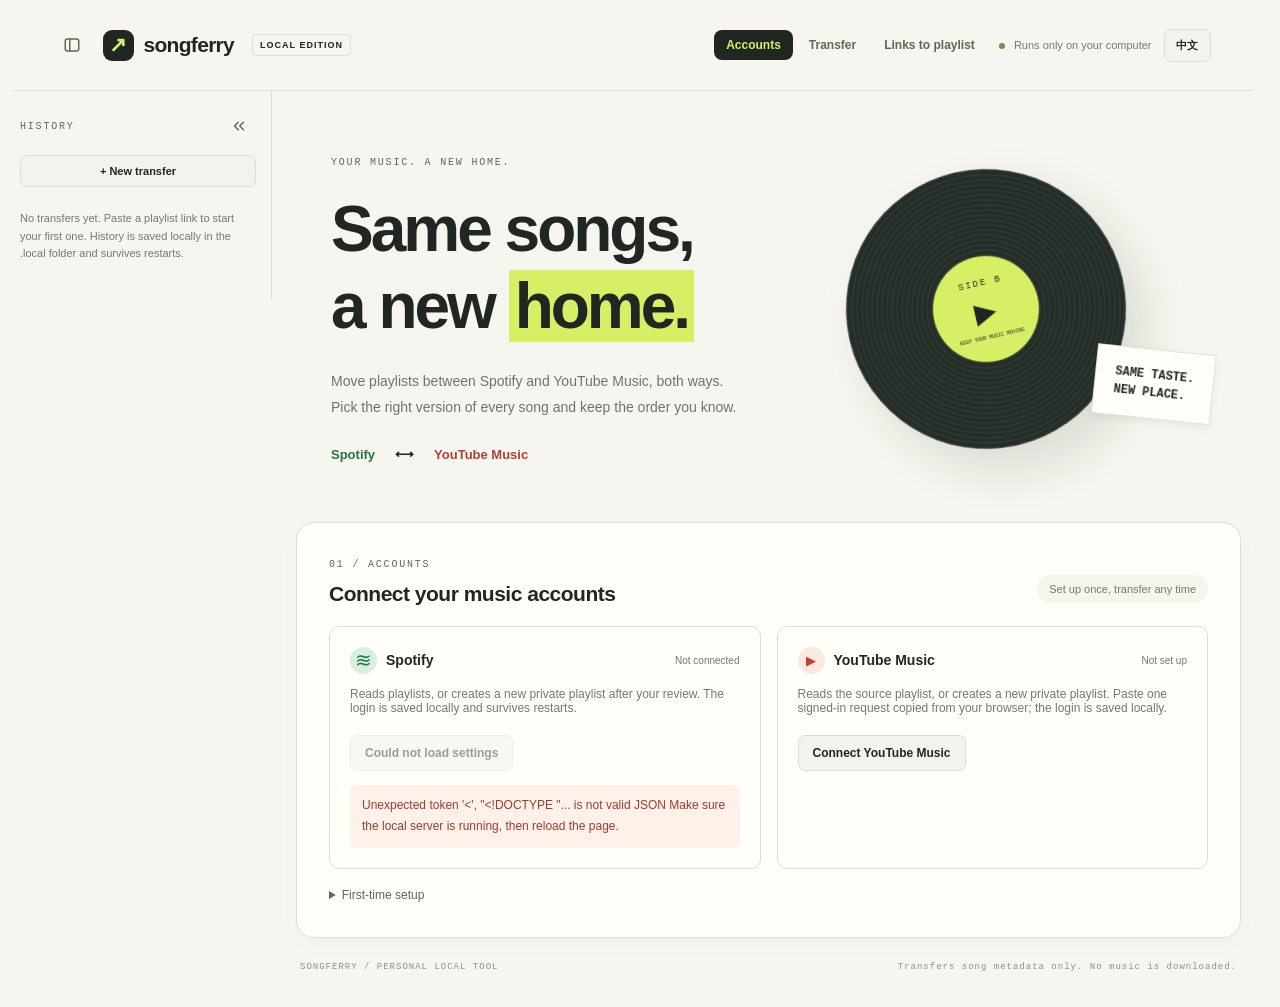
==== commit b8425b11: "Split the app into three pages and add Links to playlist Pages: Accounts (/accounts), Transfer (/tra" ====
--- a/index.html
+++ b/index.html
@@ -1,11 +1,17 @@
 <!doctype html>
 <html lang="zh-Hant"><head><meta charset="utf-8"><meta name="viewport" content="width=device-width,initial-scale=1"><title data-i18n>Songferry · 把喜歡的歌帶走</title><link rel="icon" type="image/svg+xml" href="/favicon.svg"><link rel="stylesheet" href="/style.css"><script defer src="/app.js"></script></head>
-<body><header><button id="history-toggle" class="icon-button" type="button" aria-controls="history" aria-expanded="false" aria-label="開啟比對紀錄" title="比對紀錄"><svg width="18" height="18" viewBox="0 0 24 24" fill="none" stroke="currentColor" stroke-width="2" stroke-linecap="round" stroke-linejoin="round" aria-hidden="true"><rect x="3" y="4" width="18" height="16" rx="3"/><line x1="9" y1="4" x2="9" y2="20"/></svg></button><a href="/" class="brand"><span class="brand-icon">↗</span> songferry<span class="tag">LOCAL EDITION</span></a><span class="header-right"><span class="local"><i></i> <span data-i18n>僅在你的電腦執行</span></span><button id="lang-toggle" class="secondary" type="button" aria-label="Switch language">EN</button></span></header>
+<body><header><button id="history-toggle" class="icon-button" type="button" aria-controls="history" aria-expanded="false" aria-label="開啟比對紀錄" title="比對紀錄"><svg width="18" height="18" viewBox="0 0 24 24" fill="none" stroke="currentColor" stroke-width="2" stroke-linecap="round" stroke-linejoin="round" aria-hidden="true"><rect x="3" y="4" width="18" height="16" rx="3"/><line x1="9" y1="4" x2="9" y2="20"/></svg></button><a href="/accounts" class="brand" data-route="accounts"><span class="brand-icon">↗</span> songferry<span class="tag">LOCAL EDITION</span></a><nav class="tabs" aria-label="頁面" data-i18n-attr="aria-label"><a href="/accounts" data-route="accounts" data-i18n>帳號</a><a href="/transfer" data-route="transfer" data-i18n>歌單轉移</a><a href="/links" data-route="links" data-i18n>連結加入歌單</a></nav><span class="header-right"><span class="local"><i></i> <span data-i18n>僅在你的電腦執行</span></span><button id="lang-toggle" class="secondary" type="button" aria-label="Switch language">EN</button></span></header>
 <div class="layout"><div id="history-backdrop" hidden></div><aside id="history" aria-label="比對紀錄" data-i18n-attr="aria-label"><div class="history-inner"><div class="history-head"><span class="eyebrow" data-i18n>HISTORY / 比對紀錄</span><button id="history-collapse" class="icon-button" type="button" aria-label="收起比對紀錄" title="收起" data-i18n-attr="aria-label"><svg width="18" height="18" viewBox="0 0 24 24" fill="none" stroke="currentColor" stroke-width="2" stroke-linecap="round" stroke-linejoin="round" aria-hidden="true"><polyline points="11 17 6 12 11 7"/><polyline points="18 17 13 12 18 7"/></svg></button></div><button id="new-job" class="secondary new-job" type="button" data-i18n>＋ 新比對</button><ul id="history-list"></ul><p id="history-empty" class="hint" data-i18n>還沒有比對紀錄。貼上歌單連結開始第一次比對。紀錄保存在本機 .local 資料夾，重啟後仍可查看。</p></div></aside>
-<main><section class="hero"><div><div class="eyebrow">YOUR MUSIC. A NEW HOME.</div><h1><span data-i18n>換個地方，</span><br><span data-i18n>繼續</span><span class="hl" data-i18n>喜歡。</span></h1><p class="intro"><span data-i18n>Spotify 與 YouTube Music 歌單雙向轉移。</span><br><span data-i18n>逐首找對版本，保留你熟悉的順序。</span></p><div class="services"><span class="spotify">Spotify</span><span>⟷</span><span class="youtube">YouTube Music</span></div></div><div class="record" aria-hidden="true"><div class="record-label">SIDE B<br><strong>▶</strong><small>KEEP YOUR MUSIC MOVING</small></div><span class="record-note">SAME TASTE.<br>NEW PLACE.</span></div></section>
-<section class="workspace"><div class="section-head"><div><span class="eyebrow">01 / CONNECT</span><h2 data-i18n>先連接你的音樂帳號</h2></div><span class="badge" data-i18n>一次設定，之後輕鬆轉移</span></div><div class="accounts"><article><div class="account-title"><span class="service-icon spotify-icon">≋</span><h3>Spotify</h3><span id="sp-status" class="status" data-i18n>尚未連接</span></div><p data-i18n>讀取歌單，或確認後建立新的私人歌單。登入會保存在本機，重啟後仍有效。</p><div class="button-row"><button id="login" class="secondary" disabled data-i18n>正在確認設定…</button><button id="logout" class="link-button" type="button" hidden data-i18n>登出 Spotify</button></div><p id="spotify-message" class="account-message" role="status" aria-live="polite" hidden></p></article><article><div class="account-title"><span class="service-icon yt-icon">▶</span><h3>YouTube Music</h3><span id="yt-status" class="status" data-i18n>尚未設定</span></div><p data-i18n>讀取來源歌單，或建立新的私人歌單。從瀏覽器複製一次登入請求貼上即可，登入會保存在本機。</p><div class="button-row"><button id="yt-connect-button" class="secondary" type="button" data-i18n>連接 YouTube Music</button><button id="yt-logout" class="link-button" type="button" hidden data-i18n>登出 YouTube Music</button></div><p id="yt-message" class="account-message" role="status" aria-live="polite" hidden></p></article></div>
+<main>
+<section class="view" data-view="accounts"><section class="hero"><div><div class="eyebrow">YOUR MUSIC. A NEW HOME.</div><h1><span data-i18n>換個地方，</span><br><span data-i18n>繼續</span><span class="hl" data-i18n>喜歡。</span></h1><p class="intro"><span data-i18n>Spotify 與 YouTube Music 歌單雙向轉移。</span><br><span data-i18n>逐首找對版本，保留你熟悉的順序。</span></p><div class="services"><span class="spotify">Spotify</span><span>⟷</span><span class="youtube">YouTube Music</span></div></div><div class="record" aria-hidden="true"><div class="record-label">SIDE B<br><strong>▶</strong><small>KEEP YOUR MUSIC MOVING</small></div><span class="record-note">SAME TASTE.<br>NEW PLACE.</span></div></section>
+<section class="workspace"><div class="section-head"><div><span class="eyebrow">01 / ACCOUNTS</span><h2 data-i18n>先連接你的音樂帳號</h2></div><span class="badge" data-i18n>一次設定，之後輕鬆轉移</span></div><div class="accounts"><article><div class="account-title"><span class="service-icon spotify-icon">≋</span><h3>Spotify</h3><span id="sp-status" class="status" data-i18n>尚未連接</span></div><p data-i18n>讀取歌單，或確認後建立新的私人歌單。登入會保存在本機，重啟後仍有效。</p><div class="button-row"><button id="login" class="secondary" disabled data-i18n>正在確認設定…</button><button id="logout" class="link-button" type="button" hidden data-i18n>登出 Spotify</button></div><p id="spotify-message" class="account-message" role="status" aria-live="polite" hidden></p></article><article><div class="account-title"><span class="service-icon yt-icon">▶</span><h3>YouTube Music</h3><span id="yt-status" class="status" data-i18n>尚未設定</span></div><p data-i18n>讀取來源歌單，或建立新的私人歌單。從瀏覽器複製一次登入請求貼上即可，登入會保存在本機。</p><div class="button-row"><button id="yt-connect-button" class="secondary" type="button" data-i18n>連接 YouTube Music</button><button id="yt-logout" class="link-button" type="button" hidden data-i18n>登出 YouTube Music</button></div><p id="yt-message" class="account-message" role="status" aria-live="polite" hidden></p></article></div>
 <div id="yt-connect" class="connect-panel" hidden><div class="section-head"><h3 data-i18n>連接 YouTube Music</h3><button id="yt-cancel" class="link-button" type="button" data-i18n>關閉</button></div><div id="yt-import" hidden><p class="connect-lead" data-i18n>最簡單的方式：直接從已登入 YouTube Music 的瀏覽器匯入。只在你的電腦上讀取，macOS 可能會詢問是否允許存取鑰匙圈，請按「允許」。</p><div id="yt-import-buttons" class="button-row"></div><p id="yt-import-detected" class="hint"></p><div id="yt-import-others" class="button-row" hidden></div><p id="yt-import-message" class="account-message" role="status" aria-live="polite" hidden></p><p class="connect-or" data-i18n>或者手動貼上一次請求：</p></div><ol class="steps"><li data-i18n>用 Chrome 或 Brave 開啟 music.youtube.com 並登入，按 ⌘⌥I（Windows 按 F12）打開開發者工具，切到 Network 分頁。</li><li data-i18n>重新整理頁面，在清單裡右鍵點任何一個 music.youtube.com 的請求 → Copy → Copy as cURL。</li><li data-i18n>貼到下方欄位，按「驗證並儲存」。內容只會送到你電腦上的 Songferry，不會離開本機。</li></ol><textarea id="yt-headers" rows="5" spellcheck="false" autocomplete="off" autocapitalize="off" placeholder="curl 'https://music.youtube.com/…' -H 'cookie: …'" aria-label="貼上複製的請求" data-i18n-attr="aria-label"></textarea><p id="yt-panel-message" class="account-message" role="status" aria-live="polite" hidden></p><div class="button-row"><button id="yt-save" class="primary" type="button" data-i18n>驗證並儲存</button><span class="hint" data-i18n>也可以用 Copy as fetch (Node.js)，或 Firefox 的 Copy Request Headers。</span></div></div>
 <details id="setup"><summary data-i18n>首次使用設定</summary><div class="setup-grid"><div><h3>1. Spotify Client ID</h3><p><span data-i18n>在</span> <a href="https://developer.spotify.com/dashboard" target="_blank" rel="noreferrer">Spotify Developer Dashboard</a> <span data-i18n>建立 App，將 Redirect URI 設為：</span></p><code>http://127.0.0.1:8876/callback</code><p data-i18n>開發者需有 Premium；請把登入帳號加入 App 的測試使用者。新 App 僅能讀取自己擁有或共同編輯的歌單。</p><form id="spotify-config-form" novalidate><label for="client-id" data-i18n>Client ID（不是 Client Secret）</label><div class="input-row"><input id="client-id" autocomplete="off" autocapitalize="off" spellcheck="false" aria-describedby="spotify-setup-message" placeholder="貼上 32 位 Client ID" data-i18n-attr="placeholder"><button id="save-config" class="secondary" type="submit" disabled data-i18n>儲存並登入 Spotify ↗</button></div><p id="spotify-setup-message" role="status" aria-live="polite" data-i18n>先在 Spotify Developer Dashboard 建立 App，再將 Client ID 貼到這裡。</p></form></div><div><h3 data-i18n>2. YouTube Music 登入設定</h3><p data-i18n>按上方 YouTube Music 卡片的「連接 YouTube Music」，照面板裡的三個步驟，從瀏覽器複製一次已登入的請求貼上，Songferry 會在本機驗證並保存。不需要 Google API 金鑰。</p><p data-i18n>複製的內容含有你的登入 Cookie，只能貼進本機的 Songferry，請勿貼到聊天或分享給他人。進階用法（終端機指令、連接YouTubeMusic.command）見 README。</p><p><a href="https://ytmusicapi.readthedocs.io/en/stable/setup/browser.html" target="_blank" rel="noreferrer" data-i18n>ytmusicapi 設定教學 ↗</a></p><small data-i18n>使用非 Google 官方的 ytmusicapi；服務變更時可能需更新套件或重新登入。</small></div></div></details>
-<div class="transfer"><span class="eyebrow">02 / FIND YOUR PLAYLIST</span><h2 data-i18n>想帶走哪一份歌單？</h2><label for="direction" data-i18n>轉換方向</label><select id="direction"><option value="spotify-to-youtube">Spotify → YouTube Music</option><option value="youtube-to-spotify">YouTube Music → Spotify</option></select><p id="direction-hint" class="hint"></p><label for="playlist-url" id="source-label" data-i18n>Spotify 歌單連結</label><form id="import-form" class="input-row"><input id="playlist-url" type="url" required placeholder="https://open.spotify.com/playlist/…"><button id="import-button" class="primary" type="submit"><span data-i18n>讀取並比對</span> <span>→</span></button></form><p class="hint" data-i18n>支援完整歌單連結。Podcast、本機音檔與無法讀取的歌曲會標記略過。</p></div>
-<div id="notice" role="status" aria-live="polite" hidden></div><section id="review" hidden><div class="section-head review-head"><div><span class="eyebrow">03 / REVIEW & TRANSFER</span><h2 id="playlist-title" data-i18n>你的歌單</h2></div><span id="progress" class="badge"></span></div><div id="progress-track"><div id="progress-bar"></div></div><p id="review-help" data-i18n>每首預設選取第一個候選版本；沒有搜尋結果的歌曲才會略過。版本警示與分數保留供你確認。</p><div class="list-head"><span id="source-column" data-i18n>SPOTIFY 原始歌曲</span><span id="destination-column" data-i18n>YOUTUBE MUSIC 對應版本</span></div><div id="tracks"></div><div class="finish"><div><label for="target-title" data-i18n>新歌單名稱</label><input id="target-title" placeholder="輸入歌單名稱" data-i18n-attr="placeholder"><p class="hint" id="selected-count" data-i18n>已選擇 0 首</p></div><button id="create" class="primary" disabled data-i18n>確認並建立私人歌單 ↗</button></div><div id="result" role="status" hidden></div></section>
-</section><footer><span data-i18n>SONGFERRY / 個人本機工具</span><span data-i18n>只轉移歌曲資訊，不下載音樂。</span></footer></main></div></body></html>
+</section></section>
+
+<section class="view" data-view="transfer" hidden><section class="workspace"><p class="account-strip" data-strip></p><div class="transfer"><span class="eyebrow">02 / PLAYLIST TRANSFER</span><h2 data-i18n>想帶走哪一份歌單？</h2><label for="direction" data-i18n>轉換方向</label><select id="direction"><option value="spotify-to-youtube">Spotify → YouTube Music</option><option value="youtube-to-spotify">YouTube Music → Spotify</option></select><p id="direction-hint" class="hint"></p><label for="playlist-url" id="source-label" data-i18n>Spotify 歌單連結</label><form id="import-form" class="input-row"><input id="playlist-url" type="url" required placeholder="https://open.spotify.com/playlist/…"><button id="import-button" class="primary" type="submit"><span data-i18n>讀取並比對</span> <span>→</span></button></form><p class="hint" data-i18n>支援完整歌單連結。Podcast、本機音檔與無法讀取的歌曲會標記略過。</p></div><div class="review-slot"></div></section></section>
+
+<section class="view" data-view="links" hidden><section class="workspace"><p class="account-strip" data-strip></p><div class="transfer links-form"><span class="eyebrow">03 / LINKS TO PLAYLIST</span><h2 data-i18n>把一堆歌曲連結丟進歌單</h2><p class="hint" data-i18n>貼上任何含有 YouTube、YouTube Music 或 Spotify 歌曲連結的文字，例如整段聊天紀錄。連結會自動抓出來，已在目標平台的直接加入，其他平台的逐首比對。</p><textarea id="links-text" rows="7" spellcheck="false" placeholder="https://youtu.be/…&#10;https://music.youtube.com/watch?v=…&#10;https://open.spotify.com/track/…" aria-label="貼上含有歌曲連結的文字" data-i18n-attr="aria-label"></textarea><p id="links-summary" class="hint"></p><details id="links-unsupported" hidden><summary></summary><ul id="links-unsupported-list"></ul></details><div class="links-target"><div><label for="links-target" data-i18n>加入到哪個平台</label><select id="links-target"><option value="youtube">YouTube Music</option><option value="spotify">Spotify</option></select></div><div><label for="links-playlist" data-i18n>加入到哪個歌單</label><select id="links-playlist"><option value="__new__" data-i18n>建立新歌單</option></select></div><div id="links-title-box"><label for="links-title" data-i18n>新歌單名稱</label><input id="links-title" placeholder="輸入歌單名稱" data-i18n-attr="placeholder"></div></div><p id="links-message" class="account-message" role="status" aria-live="polite" hidden></p><div class="button-row"><button id="links-start" class="primary" type="button"><span data-i18n>讀取並比對</span> <span>→</span></button><button id="links-authorize" class="secondary" type="button" hidden data-i18n>授權 Spotify 建立歌單 ↗</button></div></div><div class="review-slot"></div></section></section>
+
+<div id="shared"><div id="notice" role="status" aria-live="polite" hidden></div><section id="review" hidden><div class="section-head review-head"><div><span class="eyebrow">REVIEW &amp; TRANSFER</span><h2 id="playlist-title" data-i18n>你的歌單</h2></div><span id="progress" class="badge"></span></div><div id="progress-track"><div id="progress-bar"></div></div><p id="review-help" data-i18n>每首預設選取第一個候選版本；沒有搜尋結果的歌曲才會略過。版本警示與分數保留供你確認。</p><div class="list-head"><span id="source-column" data-i18n>SPOTIFY 原始歌曲</span><span id="destination-column" data-i18n>YOUTUBE MUSIC 對應版本</span></div><div id="tracks"></div><div class="finish"><div id="finish-new"><label for="target-title" data-i18n>新歌單名稱</label><input id="target-title" placeholder="輸入歌單名稱" data-i18n-attr="placeholder"><p class="hint" id="selected-count" data-i18n>已選擇 0 首</p></div><div id="finish-existing" hidden><p class="finish-label" data-i18n>加入到既有歌單</p><p id="finish-existing-name" class="finish-name"></p><p class="hint" id="selected-count-existing"></p></div><button id="create" class="primary" disabled data-i18n>確認並建立私人歌單 ↗</button></div><div id="result" role="status" hidden></div></section></div>
+<footer><span data-i18n>SONGFERRY / 個人本機工具</span><span data-i18n>只轉移歌曲資訊，不下載音樂。</span></footer></main></div></body></html>
--- a/style.css
+++ b/style.css
@@ -1,22 +1,25 @@
-:root{--paper:#f6f5ef;--ink:#202722;--muted:#727a72;--green:#d7ef64;--line:#dcded3;--white:#fffef9}*{box-sizing:border-box}body{margin:0;background:var(--paper);color:var(--ink);font-family:ui-sans-serif,-apple-system,BlinkMacSystemFont,"PingFang TC",sans-serif}header{max-width:1240px;margin:auto;padding:28px 42px;display:flex;align-items:center;justify-content:space-between;border-bottom:1px solid var(--line)}a{color:inherit}.brand{display:flex;align-items:center;gap:10px;text-decoration:none;font-size:21px;font-weight:750;letter-spacing:-.7px}.brand-icon{display:grid;place-items:center;background:var(--ink);color:var(--green);width:31px;height:31px;border-radius:9px}.tag{font-size:9px;border:1px solid var(--line);padding:5px 7px;border-radius:4px;letter-spacing:1px;margin-left:8px}.local{font-size:11px;color:var(--muted)}.local i{display:inline-block;width:6px;height:6px;border-radius:50%;background:#6d9255;margin-right:6px}main{max-width:1156px;padding:0 24px;margin:auto}.hero{padding:66px 35px 60px;display:flex;justify-content:space-between;align-items:center;overflow:hidden}.eyebrow{font:10px ui-monospace,monospace;letter-spacing:1.8px;color:#5e685b}h1{font-size:clamp(40px,5vw,66px);line-height:1.2;letter-spacing:-3px;font-weight:750;margin:23px 0}h1 .hl{background:var(--green);padding:0 6px}.intro{font-size:14px;line-height:1.9;color:#6d756b}.services{display:flex;align-items:center;gap:20px;margin-top:26px;font-size:13px;font-weight:650}.spotify{color:#267448}.youtube{color:#b63e33}.record{width:280px;height:280px;position:relative;margin-right:80px;border-radius:50%;background:repeating-radial-gradient(circle,#242d27 0,#242d27 3px,#354037 4px,#242d27 5px);box-shadow:14px 24px 45px #27382520;transform:rotate(-13deg);display:grid;place-items:center}.record-label{width:106px;height:106px;border-radius:50%;background:var(--green);display:flex;flex-direction:column;align-items:center;justify-content:center;font:9px monospace;letter-spacing:2px}.record-label strong{font:28px sans-serif;margin:7px}.record-label small{font-size:5px;letter-spacing:0}.record-note{position:absolute;right:-66px;bottom:-6px;background:#fffef8;padding:16px 19px;transform:rotate(19deg);font:bold 12px monospace;line-height:1.5;box-shadow:0 3px 8px #0001;border:1px solid #e3e4d8}.workspace{background:var(--white);border:1px solid var(--line);border-radius:18px;padding:30px 32px;box-shadow:0 8px 25px #25302505}.section-head{display:flex;justify-content:space-between;align-items:center;gap:14px}h2{font-size:21px;letter-spacing:-.5px;margin:11px 0 20px}h3{font-size:14px;margin:0}.badge{font-size:11px;color:var(--muted);background:#f4f5ed;border-radius:30px;padding:8px 12px;white-space:nowrap}.accounts{display:grid;grid-template-columns:1fr 1fr;gap:16px}article{border:1px solid var(--line);border-radius:10px;padding:20px}.account-title{display:flex;gap:9px;align-items:center}.service-icon{width:27px;height:27px;display:grid;place-items:center;border-radius:50%;font-size:20px}.spotify-icon{background:#d7efe1;color:#207b4b}.yt-icon{background:#fae8e3;color:#c34032;font-size:13px}.status{font-size:10px;color:var(--muted);margin-left:auto}.connected{color:#347c4c}.accounts p{font-size:12px;color:var(--muted);margin:13px 0 20px}button{font:inherit;cursor:pointer;border:0;border-radius:7px;font-size:12px;font-weight:650;transition:background .15s}button:hover{filter:brightness(.96)}button:disabled{opacity:.45;cursor:not-allowed}.secondary{background:#f2f3ec;border:1px solid var(--line);padding:10px 14px;color:var(--ink)}.primary{background:var(--green);color:var(--ink);padding:15px 23px;white-space:nowrap;font-size:13px}.primary span{margin-left:16px}.transfer{margin-top:30px;border-top:1px solid var(--line);padding-top:28px}label{display:block;font-size:12px;font-weight:600;margin:8px 0}.input-row{display:flex;gap:10px}input{width:100%;min-width:0;padding:14px;border:1px solid var(--line);border-radius:7px;background:#fff;color:var(--ink);font:13px inherit}input:focus,select:focus,button:focus-visible{outline:2px solid #7d9840;outline-offset:2px}.hint{color:var(--muted);font-size:11px;line-height:1.6}details{margin-top:16px;font-size:12px;line-height:1.8;color:#5d675e}summary{cursor:pointer}.setup-grid{display:grid;grid-template-columns:1fr 1fr;gap:26px;background:#f6f6ef;padding:20px;margin-top:12px;border-radius:8px}.setup-grid code{font:11px monospace;overflow-wrap:anywhere}.setup-grid small{font-size:10px}#notice{margin-top:20px;background:#f2f3e7;padding:15px;border-radius:7px;font-size:12px;line-height:1.7}.error{color:#9a3e2d!important;background:#fff0e9!important}#review{margin-top:32px;border-top:1px solid var(--line);padding-top:28px}#review-help{font-size:12px;color:var(--muted);line-height:1.8}#progress-track{height:4px;background:#eff0e6;border-radius:3px;overflow:hidden}#progress-bar{height:100%;width:0;background:#a7c445;transition:width .3s}.list-head{display:grid;grid-template-columns:1fr 1.3fr;gap:25px;font:9px monospace;letter-spacing:1px;color:var(--muted);padding:16px 8px;border-bottom:1px solid var(--line)}.track{display:grid;grid-template-columns:1fr 1.3fr;gap:25px;padding:18px 8px;border-bottom:1px solid #eaecdf}.source{display:flex;gap:12px;align-items:flex-start}.number{color:#9ca392;font:11px monospace;margin-top:3px}.song-title{font-size:13px;font-weight:600;line-height:1.5}.artist{font-size:11px;color:var(--muted);margin-top:5px;line-height:1.5}select{width:100%;font:12px inherit;padding:10px 8px;border:1px solid var(--line);border-radius:5px;background:#fff}.warning{font-size:10px;color:#9b7731;line-height:1.7;margin-top:6px}.song-tools{display:flex;gap:14px;align-items:center;margin-top:8px}.song-tools a,.search-button{font-size:10px;color:#667257;background:none;padding:0;text-decoration:underline}.manual{margin-top:9px;display:flex;gap:6px}.manual input{padding:9px;font-size:11px}.finish{margin-top:24px;display:flex;justify-content:space-between;align-items:center;gap:20px}.finish>div{width:50%}#result{background:#edf4d4;padding:20px;margin-top:20px;border-radius:8px;font-size:13px;line-height:1.9}footer{display:flex;justify-content:space-between;color:#8a9284;font:9px ui-monospace,monospace;letter-spacing:1px;padding:24px 4px 35px}[hidden]{display:none!important}@media(max-width:720px){header{padding:20px}.tag,.local,.record{display:none}.header-right{gap:8px}.hero{padding:35px 6px}.workspace{padding:24px 18px}.accounts,.setup-grid{grid-template-columns:1fr}.section-head{align-items:flex-start}.section-head .badge{font-size:9px}.input-row{flex-direction:column}.track{grid-template-columns:1fr;gap:12px}.list-head{display:none}.finish{flex-direction:column;align-items:stretch}.finish>div{width:100%}footer{gap:20px;line-height:1.7}h1{letter-spacing:-2px}}@media(prefers-reduced-motion:reduce){*{transition:none!important}}
+:root{--paper:#f6f5ef;--ink:#202722;--muted:#727a72;--green:#d7ef64;--line:#dcded3;--white:#fffef9}*{box-sizing:border-box}html{scrollbar-gutter:stable}body{margin:0;background:var(--paper);color:var(--ink);font-family:ui-sans-serif,-apple-system,BlinkMacSystemFont,"PingFang TC",sans-serif}header{max-width:1240px;margin:auto;padding:28px 42px;display:flex;align-items:center;justify-content:space-between;border-bottom:1px solid var(--line)}a{color:inherit}.brand{display:flex;align-items:center;gap:10px;text-decoration:none;font-size:21px;font-weight:750;letter-spacing:-.7px}.brand-icon{display:grid;place-items:center;background:var(--ink);color:var(--green);width:31px;height:31px;border-radius:9px}.tag{font-size:9px;border:1px solid var(--line);padding:5px 7px;border-radius:4px;letter-spacing:1px;margin-left:8px}.local{font-size:11px;color:var(--muted)}.local i{display:inline-block;width:6px;height:6px;border-radius:50%;background:#6d9255;margin-right:6px}main{max-width:1156px;padding:0 24px;margin:auto}.hero{padding:66px 35px 60px;display:flex;justify-content:space-between;align-items:center;overflow:hidden}.eyebrow{font:10px ui-monospace,monospace;letter-spacing:1.8px;color:#5e685b}h1{font-size:clamp(40px,5vw,66px);line-height:1.2;letter-spacing:-3px;font-weight:750;margin:23px 0}h1 .hl{background:var(--green);padding:0 6px}.intro{font-size:14px;line-height:1.9;color:#6d756b}.services{display:flex;align-items:center;gap:20px;margin-top:26px;font-size:13px;font-weight:650}.spotify{color:#267448}.youtube{color:#b63e33}.record{width:280px;height:280px;position:relative;margin-right:80px;border-radius:50%;background:repeating-radial-gradient(circle,#242d27 0,#242d27 3px,#354037 4px,#242d27 5px);box-shadow:14px 24px 45px #27382520;transform:rotate(-13deg);display:grid;place-items:center}.record-label{width:106px;height:106px;border-radius:50%;background:var(--green);display:flex;flex-direction:column;align-items:center;justify-content:center;font:9px monospace;letter-spacing:2px}.record-label strong{font:28px sans-serif;margin:7px}.record-label small{font-size:5px;letter-spacing:0}.record-note{position:absolute;right:-66px;bottom:-6px;background:#fffef8;padding:16px 19px;transform:rotate(19deg);font:bold 12px monospace;line-height:1.5;box-shadow:0 3px 8px #0001;border:1px solid #e3e4d8}.workspace{background:var(--white);border:1px solid var(--line);border-radius:18px;padding:30px 32px;box-shadow:0 8px 25px #25302505}.section-head{display:flex;justify-content:space-between;align-items:center;gap:14px}h2{font-size:21px;letter-spacing:-.5px;margin:11px 0 20px}h3{font-size:14px;margin:0}.badge{font-size:11px;color:var(--muted);background:#f4f5ed;border-radius:30px;padding:8px 12px;white-space:nowrap}.accounts{display:grid;grid-template-columns:1fr 1fr;gap:16px}article{border:1px solid var(--line);border-radius:10px;padding:20px}.account-title{display:flex;gap:9px;align-items:center}.service-icon{width:27px;height:27px;display:grid;place-items:center;border-radius:50%;font-size:20px}.spotify-icon{background:#d7efe1;color:#207b4b}.yt-icon{background:#fae8e3;color:#c34032;font-size:13px}.status{font-size:10px;color:var(--muted);margin-left:auto}.connected{color:#347c4c}.accounts p{font-size:12px;color:var(--muted);margin:13px 0 20px}button{font:inherit;cursor:pointer;border:0;border-radius:7px;font-size:12px;font-weight:650;transition:background .15s}button:hover{filter:brightness(.96)}button:disabled{opacity:.45;cursor:not-allowed}.secondary{background:#f2f3ec;border:1px solid var(--line);padding:10px 14px;color:var(--ink)}.primary{background:var(--green);color:var(--ink);padding:15px 23px;white-space:nowrap;font-size:13px}.primary span{margin-left:16px}.transfer{margin-top:30px;border-top:1px solid var(--line);padding-top:28px}label{display:block;font-size:12px;font-weight:600;margin:8px 0}.input-row{display:flex;gap:10px}input{width:100%;min-width:0;padding:14px;border:1px solid var(--line);border-radius:7px;background:#fff;color:var(--ink);font:13px inherit}input:focus,select:focus,button:focus-visible{outline:2px solid #7d9840;outline-offset:2px}.hint{color:var(--muted);font-size:11px;line-height:1.6}details{margin-top:16px;font-size:12px;line-height:1.8;color:#5d675e}summary{cursor:pointer}.setup-grid{display:grid;grid-template-columns:1fr 1fr;gap:26px;background:#f6f6ef;padding:20px;margin-top:12px;border-radius:8px}.setup-grid code{font:11px monospace;overflow-wrap:anywhere}.setup-grid small{font-size:10px}#notice{margin-top:20px;background:#f2f3e7;padding:15px;border-radius:7px;font-size:12px;line-height:1.7}.error{color:#9a3e2d!important;background:#fff0e9!important}#review{margin-top:32px;border-top:1px solid var(--line);padding-top:28px}#review-help{font-size:12px;color:var(--muted);line-height:1.8}#progress-track{height:4px;background:#eff0e6;border-radius:3px;overflow:hidden}#progress-bar{height:100%;width:0;background:#a7c445;transition:width .3s}.list-head{display:grid;grid-template-columns:1fr 1.3fr;gap:25px;font:9px monospace;letter-spacing:1px;color:var(--muted);padding:16px 8px;border-bottom:1px solid var(--line)}.track{display:grid;grid-template-columns:1fr 1.3fr;gap:25px;padding:18px 8px;border-bottom:1px solid #eaecdf}.source{display:flex;gap:12px;align-items:flex-start}.number{color:#9ca392;font:11px monospace;margin-top:3px}.song-title{font-size:13px;font-weight:600;line-height:1.5}.artist{font-size:11px;color:var(--muted);margin-top:5px;line-height:1.5}select{width:100%;font:12px inherit;padding:10px 8px;border:1px solid var(--line);border-radius:5px;background:#fff}.warning{font-size:10px;color:#9b7731;line-height:1.7;margin-top:6px}.song-tools{display:flex;gap:14px;align-items:center;margin-top:8px}.song-tools a,.search-button{font-size:10px;color:#667257;background:none;padding:0;text-decoration:underline}.manual{margin-top:9px;display:flex;gap:6px}.manual input{padding:9px;font-size:11px}.finish{margin-top:24px;display:flex;justify-content:space-between;align-items:center;gap:20px}.finish>div{width:50%}#result{background:#edf4d4;padding:20px;margin-top:20px;border-radius:8px;font-size:13px;line-height:1.9}footer{display:flex;justify-content:space-between;color:#8a9284;font:9px ui-monospace,monospace;letter-spacing:1px;padding:24px 4px 35px}[hidden]{display:none!important}@media(max-width:720px){header{padding:20px}.tag,.local,.record{display:none}.header-right{gap:8px}.hero{padding:35px 6px}.workspace{padding:24px 18px}.accounts,.setup-grid{grid-template-columns:1fr}.section-head{align-items:flex-start}.section-head .badge{font-size:9px}.input-row{flex-direction:column}.track{grid-template-columns:1fr;gap:12px}.list-head{display:none}.finish{flex-direction:column;align-items:stretch}.finish>div{width:100%}footer{gap:20px;line-height:1.7}h1{letter-spacing:-2px}}@media(prefers-reduced-motion:reduce){*{transition:none!important}}
 
 .account-message{font-size:12px;line-height:1.8;overflow-wrap:anywhere}.accounts .account-message{margin:14px 0 0}.account-message.error{padding:10px 12px;border-radius:6px}#client-id[aria-invalid="true"]{border-color:#b85e43}
 
 #direction{max-width:450px;padding:14px;font-size:14px;margin-bottom:3px;background:#f5f6ed}#direction-hint{margin:6px 0 20px}
 
 /* Matching history sidebar */
-.layout{display:flex;align-items:flex-start;max-width:1460px;margin:auto}
+.layout{display:grid;grid-template-columns:272px minmax(0,1fr);align-items:start;max-width:1460px;margin:auto;transition:grid-template-columns .28s cubic-bezier(.2,.7,.2,1)}
+body:not(.sidebar-open) .layout{grid-template-columns:0px minmax(0,1fr)}
 .layout>main{flex:1;min-width:0}
-#history{width:272px;flex:none;position:sticky;top:0;max-height:100vh;overflow:auto;padding:18px 16px 26px 20px;border-right:1px solid var(--line);transition:width .22s ease,padding .22s ease,transform .22s ease;box-sizing:border-box}
-.history-inner{width:236px}
+#history{position:sticky;top:0;max-height:100vh;overflow:hidden auto;min-width:0;border-right:1px solid var(--line);box-sizing:border-box;transition:border-color .28s}
+.history-inner{width:236px;padding:18px 16px 26px 20px;box-sizing:content-box;transition:opacity .2s ease,transform .28s cubic-bezier(.2,.7,.2,1)}
+body:not(.sidebar-open) .history-inner{opacity:0;transform:translateX(-24px);pointer-events:none}
 .history-head{display:flex;justify-content:space-between;align-items:center;gap:8px;margin-bottom:12px}
 .new-job{width:100%;padding:9px 10px;font-size:11px;margin-bottom:12px}
 .icon-button{display:inline-grid;place-items:center;width:34px;height:34px;border-radius:8px;background:none;color:#5e685b;border:1px solid transparent;padding:0}
 .icon-button:hover{background:#eef0e4;filter:none}
-header{gap:12px}
+header{gap:12px;flex-wrap:nowrap;white-space:nowrap}
+.record{will-change:transform}
 header .brand{margin-right:auto}
 #history-toggle{margin-right:2px}
-body:not(.history-open) #history{width:0;padding-left:0;padding-right:0;border-right-color:transparent;overflow:hidden}
+body:not(.sidebar-open) #history{border-right-color:transparent}
 #history-backdrop{display:none}
 #history-list{list-style:none;margin:0;padding:0;display:flex;flex-direction:column;gap:3px}
 .history-item{display:flex;align-items:stretch;border-radius:8px;transition:background .15s}
@@ -35,7 +38,7 @@
 #lang-toggle{padding:8px 11px;font-size:11px;font-family:ui-monospace,monospace;letter-spacing:.5px;min-width:44px}
 .button-row{display:flex;align-items:center;gap:14px;flex-wrap:wrap}
 .link-button{background:none;padding:0;font-size:11px;color:#667257;text-decoration:underline;font-weight:500}
-@media(max-width:960px){#history{position:fixed;top:0;left:0;bottom:0;z-index:6;background:var(--paper);width:min(300px,85vw);box-shadow:4px 0 24px #20272222}body:not(.history-open) #history{transform:translateX(-100%);width:min(300px,85vw);padding:18px 16px 26px 20px;border-right-color:var(--line)}#history-backdrop{position:fixed;inset:0;z-index:5;background:#2027223d}body.history-open #history-backdrop{display:block}}
+@media(max-width:960px){.layout,body:not(.sidebar-open) .layout{grid-template-columns:minmax(0,1fr)}#history{position:fixed;top:0;left:0;bottom:0;z-index:6;background:var(--paper);width:min(300px,85vw);box-shadow:4px 0 24px #20272222;border-right-color:var(--line);transition:transform .28s cubic-bezier(.2,.7,.2,1)}body:not(.sidebar-open) #history{transform:translateX(-100%);border-right-color:var(--line)}body:not(.sidebar-open) .history-inner{opacity:1;transform:none;pointer-events:auto}#history-backdrop{position:fixed;inset:0;z-index:5;background:#2027223d;opacity:0;transition:opacity .28s}body.sidebar-open #history-backdrop{display:block;opacity:1}}
 
 /* YouTube Music connect panel */
 .connect-panel{margin-top:16px;border:1px solid var(--line);border-radius:10px;padding:20px 22px;background:#f8f8f1}
@@ -52,4 +55,28 @@
 .connect-lead{font-size:12px;line-height:1.8;color:#5d675e;margin:8px 0 10px}
 .connect-or{font-size:12px;font-weight:600;margin:18px 0 0;padding-top:14px;border-top:1px solid var(--line)}
 #yt-import-buttons .secondary{padding:11px 16px}
-body.no-transition #history{transition:none}
+body.no-transition .layout,body.no-transition #history,body.no-transition .history-inner,body.no-transition #history-backdrop{transition:none}
+
+/* Three pages: accounts, transfer, links */
+.tabs{display:flex;gap:4px;margin-left:4px}
+.tabs a{padding:8px 12px;border-radius:8px;font-size:12px;font-weight:650;text-decoration:none;color:#5e685b;white-space:nowrap}
+.tabs a:hover{background:#eef0e4}
+.tabs a[aria-current="page"]{background:var(--ink);color:var(--green)}
+.view[hidden]{display:none}
+.view>.workspace{margin-top:28px}
+.view[data-view="accounts"]>.workspace{margin-top:0}
+.account-strip{display:flex;flex-wrap:wrap;gap:6px 14px;align-items:center;font-size:12px;color:var(--muted);margin:0 0 18px;padding:10px 14px;background:#f4f5ed;border-radius:8px}
+.account-strip b{font-weight:600;color:var(--ink)}
+.account-strip .ok{color:#347c4c}.account-strip .warn{color:#9a3e2d}
+.account-strip a{color:#5e685b;margin-left:auto;white-space:nowrap}
+.links-form{border-top:0;padding-top:0;margin-top:0}
+.links-form textarea{min-height:150px;margin-top:6px;font:12px ui-monospace,monospace}
+.links-target{display:grid;grid-template-columns:1fr 1.4fr 1.4fr;gap:14px;margin-top:14px}
+.links-target select{padding:12px 10px;font-size:13px;background:#f5f6ed}
+#links-unsupported{margin-top:6px;font-size:11px;color:var(--muted)}
+#links-unsupported ul{margin:6px 0 0;padding-left:18px;line-height:1.7;overflow-wrap:anywhere}
+.finish-label{font-size:12px;font-weight:600;margin:8px 0}
+.finish-name{font-size:14px;font-weight:650;margin:0 0 6px}
+.source-link{font-size:10px;color:#667257;text-decoration:underline;margin-top:5px;display:inline-block}
+@media(max-width:960px){.tag,.local{display:none}.tabs a{padding:8px 9px;font-size:11px}.links-target{grid-template-columns:1fr}}
+@media(max-width:720px){header{flex-wrap:wrap}.tabs{order:3;width:100%;margin:6px 0 0}}
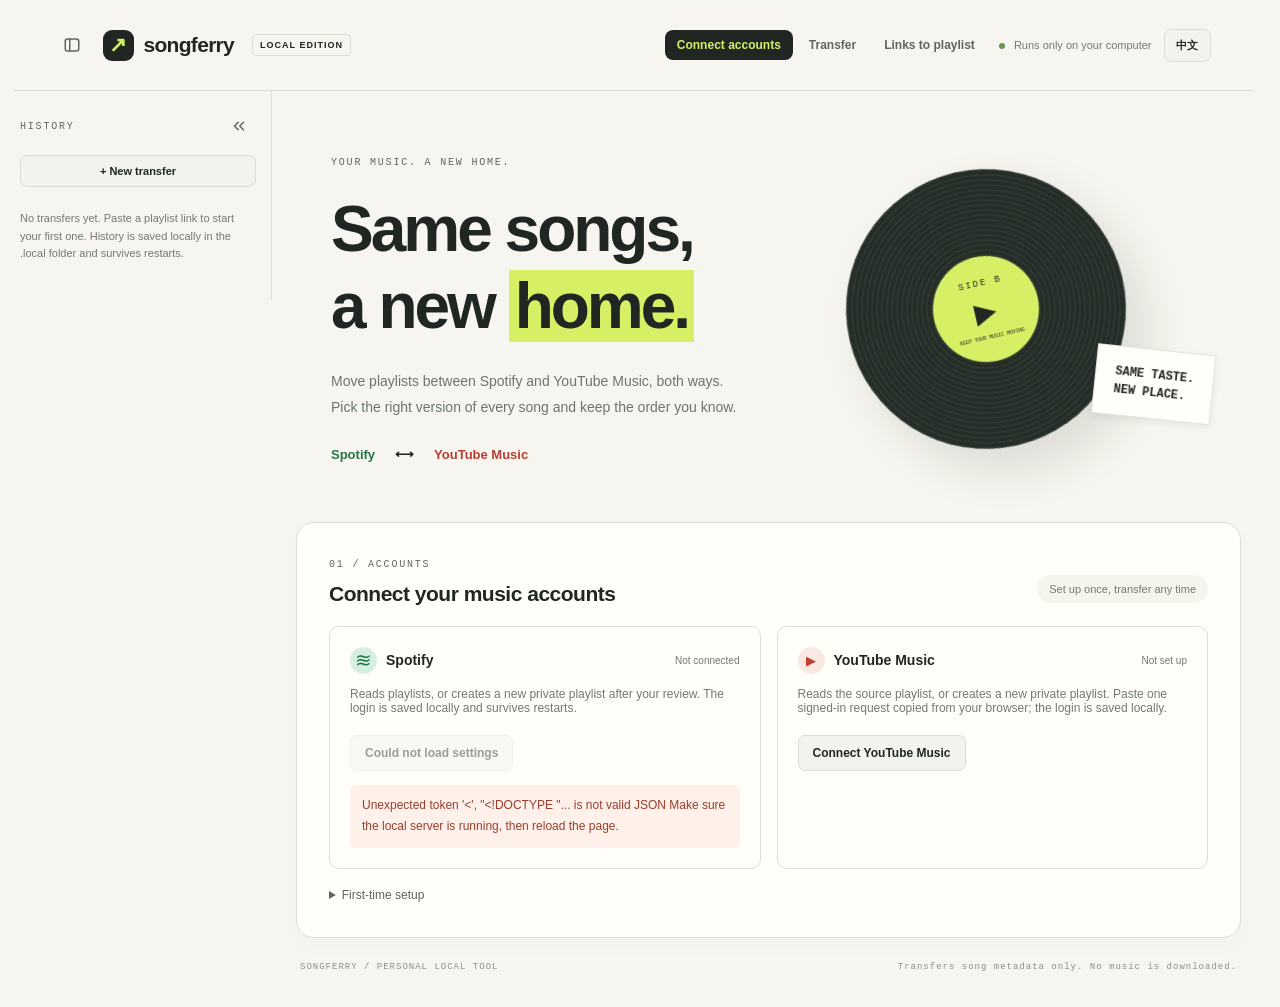
==== commit 1e80742d: "Rename the Accounts tab to 帳號連接 and show the Spotify display name The first page is now called 帳號連接 " ====
--- a/index.html
+++ b/index.html
@@ -1,6 +1,6 @@
 <!doctype html>
 <html lang="zh-Hant"><head><meta charset="utf-8"><meta name="viewport" content="width=device-width,initial-scale=1"><title data-i18n>Songferry · 把喜歡的歌帶走</title><link rel="icon" type="image/svg+xml" href="/favicon.svg"><link rel="stylesheet" href="/style.css"><script defer src="/app.js"></script></head>
-<body><header><button id="history-toggle" class="icon-button" type="button" aria-controls="history" aria-expanded="false" aria-label="開啟比對紀錄" title="比對紀錄"><svg width="18" height="18" viewBox="0 0 24 24" fill="none" stroke="currentColor" stroke-width="2" stroke-linecap="round" stroke-linejoin="round" aria-hidden="true"><rect x="3" y="4" width="18" height="16" rx="3"/><line x1="9" y1="4" x2="9" y2="20"/></svg></button><a href="/accounts" class="brand" data-route="accounts"><span class="brand-icon">↗</span> songferry<span class="tag">LOCAL EDITION</span></a><nav class="tabs" aria-label="頁面" data-i18n-attr="aria-label"><a href="/accounts" data-route="accounts" data-i18n>帳號</a><a href="/transfer" data-route="transfer" data-i18n>歌單轉移</a><a href="/links" data-route="links" data-i18n>連結加入歌單</a></nav><span class="header-right"><span class="local"><i></i> <span data-i18n>僅在你的電腦執行</span></span><button id="lang-toggle" class="secondary" type="button" aria-label="Switch language">EN</button></span></header>
+<body><header><button id="history-toggle" class="icon-button" type="button" aria-controls="history" aria-expanded="false" aria-label="開啟比對紀錄" title="比對紀錄"><svg width="18" height="18" viewBox="0 0 24 24" fill="none" stroke="currentColor" stroke-width="2" stroke-linecap="round" stroke-linejoin="round" aria-hidden="true"><rect x="3" y="4" width="18" height="16" rx="3"/><line x1="9" y1="4" x2="9" y2="20"/></svg></button><a href="/accounts" class="brand" data-route="accounts"><span class="brand-icon">↗</span> songferry<span class="tag">LOCAL EDITION</span></a><nav class="tabs" aria-label="頁面" data-i18n-attr="aria-label"><a href="/accounts" data-route="accounts" data-i18n>帳號連接</a><a href="/transfer" data-route="transfer" data-i18n>歌單轉移</a><a href="/links" data-route="links" data-i18n>連結加入歌單</a></nav><span class="header-right"><span class="local"><i></i> <span data-i18n>僅在你的電腦執行</span></span><button id="lang-toggle" class="secondary" type="button" aria-label="Switch language">EN</button></span></header>
 <div class="layout"><div id="history-backdrop" hidden></div><aside id="history" aria-label="比對紀錄" data-i18n-attr="aria-label"><div class="history-inner"><div class="history-head"><span class="eyebrow" data-i18n>HISTORY / 比對紀錄</span><button id="history-collapse" class="icon-button" type="button" aria-label="收起比對紀錄" title="收起" data-i18n-attr="aria-label"><svg width="18" height="18" viewBox="0 0 24 24" fill="none" stroke="currentColor" stroke-width="2" stroke-linecap="round" stroke-linejoin="round" aria-hidden="true"><polyline points="11 17 6 12 11 7"/><polyline points="18 17 13 12 18 7"/></svg></button></div><button id="new-job" class="secondary new-job" type="button" data-i18n>＋ 新比對</button><ul id="history-list"></ul><p id="history-empty" class="hint" data-i18n>還沒有比對紀錄。貼上歌單連結開始第一次比對。紀錄保存在本機 .local 資料夾，重啟後仍可查看。</p></div></aside>
 <main>
 <section class="view" data-view="accounts"><section class="hero"><div><div class="eyebrow">YOUR MUSIC. A NEW HOME.</div><h1><span data-i18n>換個地方，</span><br><span data-i18n>繼續</span><span class="hl" data-i18n>喜歡。</span></h1><p class="intro"><span data-i18n>Spotify 與 YouTube Music 歌單雙向轉移。</span><br><span data-i18n>逐首找對版本，保留你熟悉的順序。</span></p><div class="services"><span class="spotify">Spotify</span><span>⟷</span><span class="youtube">YouTube Music</span></div></div><div class="record" aria-hidden="true"><div class="record-label">SIDE B<br><strong>▶</strong><small>KEEP YOUR MUSIC MOVING</small></div><span class="record-note">SAME TASTE.<br>NEW PLACE.</span></div></section>
--- a/style.css
+++ b/style.css
@@ -1,4 +1,4 @@
-:root{--paper:#f6f5ef;--ink:#202722;--muted:#727a72;--green:#d7ef64;--line:#dcded3;--white:#fffef9}*{box-sizing:border-box}html{scrollbar-gutter:stable}body{margin:0;background:var(--paper);color:var(--ink);font-family:ui-sans-serif,-apple-system,BlinkMacSystemFont,"PingFang TC",sans-serif}header{max-width:1240px;margin:auto;padding:28px 42px;display:flex;align-items:center;justify-content:space-between;border-bottom:1px solid var(--line)}a{color:inherit}.brand{display:flex;align-items:center;gap:10px;text-decoration:none;font-size:21px;font-weight:750;letter-spacing:-.7px}.brand-icon{display:grid;place-items:center;background:var(--ink);color:var(--green);width:31px;height:31px;border-radius:9px}.tag{font-size:9px;border:1px solid var(--line);padding:5px 7px;border-radius:4px;letter-spacing:1px;margin-left:8px}.local{font-size:11px;color:var(--muted)}.local i{display:inline-block;width:6px;height:6px;border-radius:50%;background:#6d9255;margin-right:6px}main{max-width:1156px;padding:0 24px;margin:auto}.hero{padding:66px 35px 60px;display:flex;justify-content:space-between;align-items:center;overflow:hidden}.eyebrow{font:10px ui-monospace,monospace;letter-spacing:1.8px;color:#5e685b}h1{font-size:clamp(40px,5vw,66px);line-height:1.2;letter-spacing:-3px;font-weight:750;margin:23px 0}h1 .hl{background:var(--green);padding:0 6px}.intro{font-size:14px;line-height:1.9;color:#6d756b}.services{display:flex;align-items:center;gap:20px;margin-top:26px;font-size:13px;font-weight:650}.spotify{color:#267448}.youtube{color:#b63e33}.record{width:280px;height:280px;position:relative;margin-right:80px;border-radius:50%;background:repeating-radial-gradient(circle,#242d27 0,#242d27 3px,#354037 4px,#242d27 5px);box-shadow:14px 24px 45px #27382520;transform:rotate(-13deg);display:grid;place-items:center}.record-label{width:106px;height:106px;border-radius:50%;background:var(--green);display:flex;flex-direction:column;align-items:center;justify-content:center;font:9px monospace;letter-spacing:2px}.record-label strong{font:28px sans-serif;margin:7px}.record-label small{font-size:5px;letter-spacing:0}.record-note{position:absolute;right:-66px;bottom:-6px;background:#fffef8;padding:16px 19px;transform:rotate(19deg);font:bold 12px monospace;line-height:1.5;box-shadow:0 3px 8px #0001;border:1px solid #e3e4d8}.workspace{background:var(--white);border:1px solid var(--line);border-radius:18px;padding:30px 32px;box-shadow:0 8px 25px #25302505}.section-head{display:flex;justify-content:space-between;align-items:center;gap:14px}h2{font-size:21px;letter-spacing:-.5px;margin:11px 0 20px}h3{font-size:14px;margin:0}.badge{font-size:11px;color:var(--muted);background:#f4f5ed;border-radius:30px;padding:8px 12px;white-space:nowrap}.accounts{display:grid;grid-template-columns:1fr 1fr;gap:16px}article{border:1px solid var(--line);border-radius:10px;padding:20px}.account-title{display:flex;gap:9px;align-items:center}.service-icon{width:27px;height:27px;display:grid;place-items:center;border-radius:50%;font-size:20px}.spotify-icon{background:#d7efe1;color:#207b4b}.yt-icon{background:#fae8e3;color:#c34032;font-size:13px}.status{font-size:10px;color:var(--muted);margin-left:auto}.connected{color:#347c4c}.accounts p{font-size:12px;color:var(--muted);margin:13px 0 20px}button{font:inherit;cursor:pointer;border:0;border-radius:7px;font-size:12px;font-weight:650;transition:background .15s}button:hover{filter:brightness(.96)}button:disabled{opacity:.45;cursor:not-allowed}.secondary{background:#f2f3ec;border:1px solid var(--line);padding:10px 14px;color:var(--ink)}.primary{background:var(--green);color:var(--ink);padding:15px 23px;white-space:nowrap;font-size:13px}.primary span{margin-left:16px}.transfer{margin-top:30px;border-top:1px solid var(--line);padding-top:28px}label{display:block;font-size:12px;font-weight:600;margin:8px 0}.input-row{display:flex;gap:10px}input{width:100%;min-width:0;padding:14px;border:1px solid var(--line);border-radius:7px;background:#fff;color:var(--ink);font:13px inherit}input:focus,select:focus,button:focus-visible{outline:2px solid #7d9840;outline-offset:2px}.hint{color:var(--muted);font-size:11px;line-height:1.6}details{margin-top:16px;font-size:12px;line-height:1.8;color:#5d675e}summary{cursor:pointer}.setup-grid{display:grid;grid-template-columns:1fr 1fr;gap:26px;background:#f6f6ef;padding:20px;margin-top:12px;border-radius:8px}.setup-grid code{font:11px monospace;overflow-wrap:anywhere}.setup-grid small{font-size:10px}#notice{margin-top:20px;background:#f2f3e7;padding:15px;border-radius:7px;font-size:12px;line-height:1.7}.error{color:#9a3e2d!important;background:#fff0e9!important}#review{margin-top:32px;border-top:1px solid var(--line);padding-top:28px}#review-help{font-size:12px;color:var(--muted);line-height:1.8}#progress-track{height:4px;background:#eff0e6;border-radius:3px;overflow:hidden}#progress-bar{height:100%;width:0;background:#a7c445;transition:width .3s}.list-head{display:grid;grid-template-columns:1fr 1.3fr;gap:25px;font:9px monospace;letter-spacing:1px;color:var(--muted);padding:16px 8px;border-bottom:1px solid var(--line)}.track{display:grid;grid-template-columns:1fr 1.3fr;gap:25px;padding:18px 8px;border-bottom:1px solid #eaecdf}.source{display:flex;gap:12px;align-items:flex-start}.number{color:#9ca392;font:11px monospace;margin-top:3px}.song-title{font-size:13px;font-weight:600;line-height:1.5}.artist{font-size:11px;color:var(--muted);margin-top:5px;line-height:1.5}select{width:100%;font:12px inherit;padding:10px 8px;border:1px solid var(--line);border-radius:5px;background:#fff}.warning{font-size:10px;color:#9b7731;line-height:1.7;margin-top:6px}.song-tools{display:flex;gap:14px;align-items:center;margin-top:8px}.song-tools a,.search-button{font-size:10px;color:#667257;background:none;padding:0;text-decoration:underline}.manual{margin-top:9px;display:flex;gap:6px}.manual input{padding:9px;font-size:11px}.finish{margin-top:24px;display:flex;justify-content:space-between;align-items:center;gap:20px}.finish>div{width:50%}#result{background:#edf4d4;padding:20px;margin-top:20px;border-radius:8px;font-size:13px;line-height:1.9}footer{display:flex;justify-content:space-between;color:#8a9284;font:9px ui-monospace,monospace;letter-spacing:1px;padding:24px 4px 35px}[hidden]{display:none!important}@media(max-width:720px){header{padding:20px}.tag,.local,.record{display:none}.header-right{gap:8px}.hero{padding:35px 6px}.workspace{padding:24px 18px}.accounts,.setup-grid{grid-template-columns:1fr}.section-head{align-items:flex-start}.section-head .badge{font-size:9px}.input-row{flex-direction:column}.track{grid-template-columns:1fr;gap:12px}.list-head{display:none}.finish{flex-direction:column;align-items:stretch}.finish>div{width:100%}footer{gap:20px;line-height:1.7}h1{letter-spacing:-2px}}@media(prefers-reduced-motion:reduce){*{transition:none!important}}
+:root{--paper:#f6f5ef;--ink:#202722;--muted:#727a72;--green:#d7ef64;--line:#dcded3;--white:#fffef9}*{box-sizing:border-box}html{scrollbar-gutter:stable}body{margin:0;background:var(--paper);color:var(--ink);font-family:ui-sans-serif,-apple-system,BlinkMacSystemFont,"PingFang TC",sans-serif}header{max-width:1240px;margin:auto;padding:28px 42px;display:flex;align-items:center;justify-content:space-between;border-bottom:1px solid var(--line)}a{color:inherit}.brand{display:flex;align-items:center;gap:10px;text-decoration:none;font-size:21px;font-weight:750;letter-spacing:-.7px}.brand-icon{display:grid;place-items:center;background:var(--ink);color:var(--green);width:31px;height:31px;border-radius:9px}.tag{font-size:9px;border:1px solid var(--line);padding:5px 7px;border-radius:4px;letter-spacing:1px;margin-left:8px}.local{font-size:11px;color:var(--muted)}.local i{display:inline-block;width:6px;height:6px;border-radius:50%;background:#6d9255;margin-right:6px}main{width:100%;max-width:1156px;padding:0 24px;margin:auto;box-sizing:border-box}.hero{padding:66px 35px 60px;display:flex;justify-content:space-between;align-items:center;overflow:hidden}.eyebrow{font:10px ui-monospace,monospace;letter-spacing:1.8px;color:#5e685b}h1{font-size:clamp(40px,5vw,66px);line-height:1.2;letter-spacing:-3px;font-weight:750;margin:23px 0}h1 .hl{background:var(--green);padding:0 6px}.intro{font-size:14px;line-height:1.9;color:#6d756b}.services{display:flex;align-items:center;gap:20px;margin-top:26px;font-size:13px;font-weight:650}.spotify{color:#267448}.youtube{color:#b63e33}.record{width:280px;height:280px;position:relative;margin-right:80px;border-radius:50%;background:repeating-radial-gradient(circle,#242d27 0,#242d27 3px,#354037 4px,#242d27 5px);box-shadow:14px 24px 45px #27382520;transform:rotate(-13deg);display:grid;place-items:center}.record-label{width:106px;height:106px;border-radius:50%;background:var(--green);display:flex;flex-direction:column;align-items:center;justify-content:center;font:9px monospace;letter-spacing:2px}.record-label strong{font:28px sans-serif;margin:7px}.record-label small{font-size:5px;letter-spacing:0}.record-note{position:absolute;right:-66px;bottom:-6px;background:#fffef8;padding:16px 19px;transform:rotate(19deg);font:bold 12px monospace;line-height:1.5;box-shadow:0 3px 8px #0001;border:1px solid #e3e4d8}.workspace{background:var(--white);border:1px solid var(--line);border-radius:18px;padding:30px 32px;box-shadow:0 8px 25px #25302505}.section-head{display:flex;justify-content:space-between;align-items:center;gap:14px}h2{font-size:21px;letter-spacing:-.5px;margin:11px 0 20px}h3{font-size:14px;margin:0}.badge{font-size:11px;color:var(--muted);background:#f4f5ed;border-radius:30px;padding:8px 12px;white-space:nowrap}.accounts{display:grid;grid-template-columns:1fr 1fr;gap:16px}article{border:1px solid var(--line);border-radius:10px;padding:20px}.account-title{display:flex;gap:9px;align-items:center}.service-icon{width:27px;height:27px;display:grid;place-items:center;border-radius:50%;font-size:20px}.spotify-icon{background:#d7efe1;color:#207b4b}.yt-icon{background:#fae8e3;color:#c34032;font-size:13px}.status{font-size:10px;color:var(--muted);margin-left:auto}.connected{color:#347c4c}.accounts p{font-size:12px;color:var(--muted);margin:13px 0 20px}button{font:inherit;cursor:pointer;border:0;border-radius:7px;font-size:12px;font-weight:650;transition:background .15s}button:hover{filter:brightness(.96)}button:disabled{opacity:.45;cursor:not-allowed}.secondary{background:#f2f3ec;border:1px solid var(--line);padding:10px 14px;color:var(--ink)}.primary{background:var(--green);color:var(--ink);padding:15px 23px;white-space:nowrap;font-size:13px}.primary span{margin-left:16px}.transfer{margin-top:30px;border-top:1px solid var(--line);padding-top:28px}label{display:block;font-size:12px;font-weight:600;margin:8px 0}.input-row{display:flex;gap:10px}input{width:100%;min-width:0;padding:14px;border:1px solid var(--line);border-radius:7px;background:#fff;color:var(--ink);font:13px inherit}input:focus,select:focus,button:focus-visible{outline:2px solid #7d9840;outline-offset:2px}.hint{color:var(--muted);font-size:11px;line-height:1.6}details{margin-top:16px;font-size:12px;line-height:1.8;color:#5d675e}summary{cursor:pointer}.setup-grid{display:grid;grid-template-columns:1fr 1fr;gap:26px;background:#f6f6ef;padding:20px;margin-top:12px;border-radius:8px}.setup-grid code{font:11px monospace;overflow-wrap:anywhere}.setup-grid small{font-size:10px}#notice{margin-top:20px;background:#f2f3e7;padding:15px;border-radius:7px;font-size:12px;line-height:1.7}.error{color:#9a3e2d!important;background:#fff0e9!important}#review{margin-top:32px;border-top:1px solid var(--line);padding-top:28px}#review-help{font-size:12px;color:var(--muted);line-height:1.8}#progress-track{height:4px;background:#eff0e6;border-radius:3px;overflow:hidden}#progress-bar{height:100%;width:0;background:#a7c445;transition:width .3s}.list-head{display:grid;grid-template-columns:1fr 1.3fr;gap:25px;font:9px monospace;letter-spacing:1px;color:var(--muted);padding:16px 8px;border-bottom:1px solid var(--line)}.track{display:grid;grid-template-columns:1fr 1.3fr;gap:25px;padding:18px 8px;border-bottom:1px solid #eaecdf}.source{display:flex;gap:12px;align-items:flex-start}.number{color:#9ca392;font:11px monospace;margin-top:3px}.song-title{font-size:13px;font-weight:600;line-height:1.5}.artist{font-size:11px;color:var(--muted);margin-top:5px;line-height:1.5}select{width:100%;font:12px inherit;padding:10px 8px;border:1px solid var(--line);border-radius:5px;background:#fff}.warning{font-size:10px;color:#9b7731;line-height:1.7;margin-top:6px}.song-tools{display:flex;gap:14px;align-items:center;margin-top:8px}.song-tools a,.search-button{font-size:10px;color:#667257;background:none;padding:0;text-decoration:underline}.manual{margin-top:9px;display:flex;gap:6px}.manual input{padding:9px;font-size:11px}.finish{margin-top:24px;display:flex;justify-content:space-between;align-items:center;gap:20px}.finish>div{width:50%}#result{background:#edf4d4;padding:20px;margin-top:20px;border-radius:8px;font-size:13px;line-height:1.9}footer{display:flex;justify-content:space-between;color:#8a9284;font:9px ui-monospace,monospace;letter-spacing:1px;padding:24px 4px 35px}[hidden]{display:none!important}@media(max-width:720px){header{padding:20px}.tag,.local,.record{display:none}.header-right{gap:8px}.hero{padding:35px 6px}.workspace{padding:24px 18px}.accounts,.setup-grid{grid-template-columns:1fr}.section-head{align-items:flex-start}.section-head .badge{font-size:9px}.input-row{flex-direction:column}.track{grid-template-columns:1fr;gap:12px}.list-head{display:none}.finish{flex-direction:column;align-items:stretch}.finish>div{width:100%}footer{gap:20px;line-height:1.7}h1{letter-spacing:-2px}}@media(prefers-reduced-motion:reduce){*{transition:none!important}}
 
 .account-message{font-size:12px;line-height:1.8;overflow-wrap:anywhere}.accounts .account-message{margin:14px 0 0}.account-message.error{padding:10px 12px;border-radius:6px}#client-id[aria-invalid="true"]{border-color:#b85e43}
 
